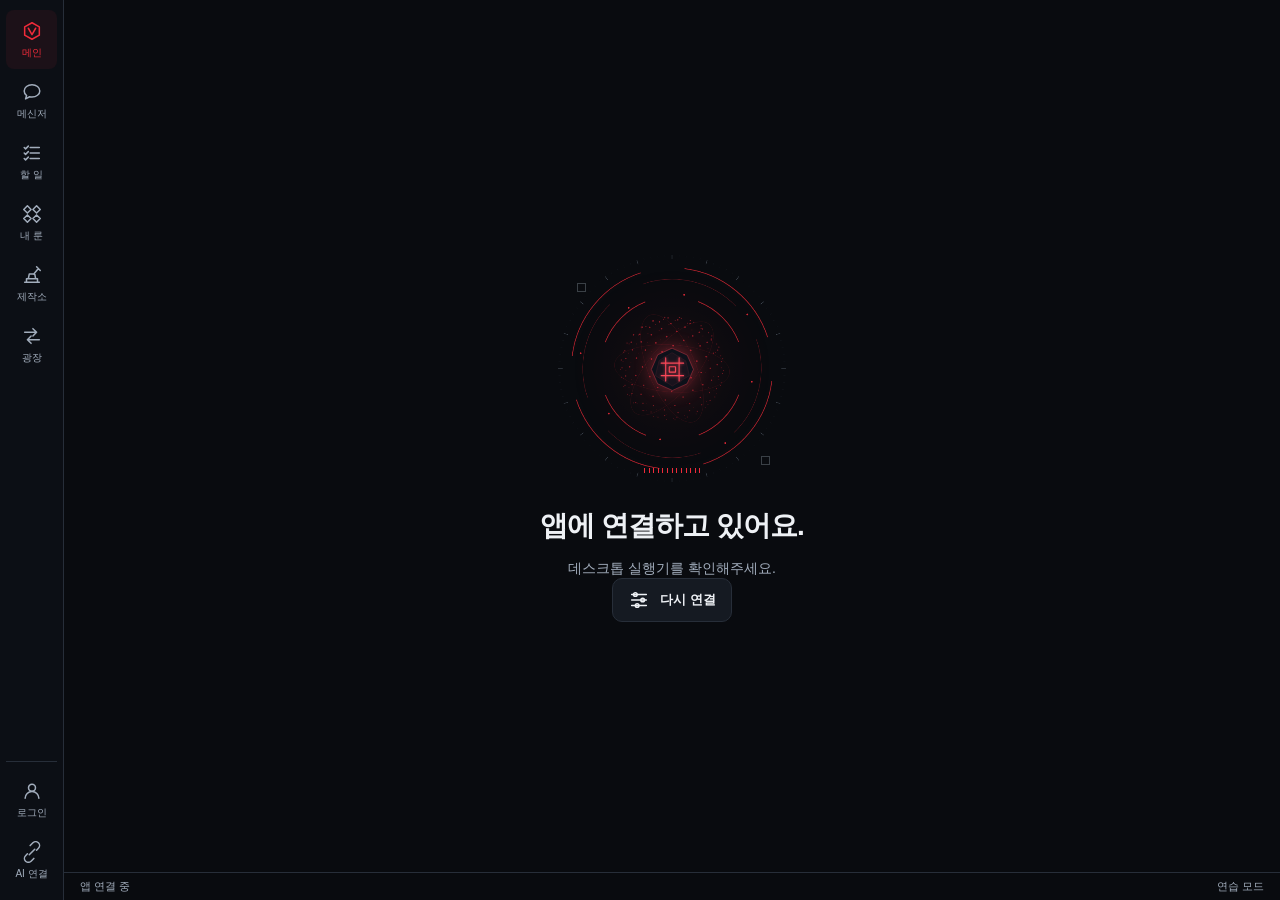
==== vader/desktop/assets/index.html @ be13c698 "VaderAI 0.1.36 — first public release of the desktop app (MIT)" ====
<!doctype html>
<html lang="ko">
<head><meta charset="utf-8"><meta name="viewport" content="width=device-width,initial-scale=1"><title>VaderAI</title><link rel="stylesheet" href="app.css"><link rel="stylesheet" href="task-runes.css"><link rel="stylesheet" href="desktop.css"><link rel="stylesheet" href="chat.css"><link rel="stylesheet" href="messenger.css"><link rel="stylesheet" href="vendor/xterm/xterm.css"><link rel="stylesheet" href="shell.css"></head>
<body>

<header><a class="brand" href="#core" aria-label="VaderAI 메인"><svg viewBox="0 0 32 32" aria-hidden="true"><path d="m16 3 12 7-12 7L4 10Z M4 16l12 7 12-7 M4 22l12 7 12-7"/></svg>VADER<span>AI</span></a><small id="appVersion" class="app-version"></small><div class="header-status"><span class="status-dot"></span><span id="headerStatus">대기 중</span></div><div class="header-tools"><span id="updateStatus" class="update-status" role="status" hidden></span></div></header>
<aside class="rail"><nav class="rail-pages" aria-label="주요 화면"></nav><div class="rail-tools"><button id="msgToggle" type="button" class="rail-tool" aria-expanded="false" aria-controls="messenger" title="친구와 1:1 대화"><span class="rail-icon" data-icon="chat"></span><span class="rail-label">메신저</span><span id="msgBadge" class="msg-badge" hidden></span></button><button id="accountButton" type="button" class="rail-tool" title="웹 계정으로 이 PC 를 연결합니다"><span class="rail-icon" data-icon="user"></span><span class="rail-label">로그인</span></button><button id="aiButton" type="button" class="rail-tool" title="쓸 AI 를 연결하고 기본 AI 를 고릅니다"><span class="rail-icon" data-icon="link"></span><span class="rail-label">AI 연결</span></button></div></aside>
<main id="main" tabindex="-1"></main>
<aside id="chat" class="chat" aria-label="대화" hidden><div class="chat-head"><span class="chat-avatar" aria-hidden="true"><svg viewBox="0 0 32 32"><path d="m16 3 12 7-12 7L4 10Z M4 16l12 7 12-7 M4 22l12 7 12-7"/></svg></span><div class="chat-who"><h2>VaderAI</h2><p id="chatState">화면 사용법을 물어보세요</p></div><button id="chatForget" type="button" class="text-button">대화 지우기</button><button id="chatClose" type="button" class="icon-button" aria-label="대화 닫기"></button></div><div id="chatStream" class="chat-stream" role="log" tabindex="0" aria-label="대화 내용"></div><form id="chatForm" class="chat-compose"><div id="chatGate" class="chat-gate" hidden></div><div class="chat-box"><textarea id="chatInput" rows="2" maxlength="2000" placeholder="무엇이든 사용법을 물어보세요" aria-label="보낼 말" aria-describedby="chatNote"></textarea><button id="chatSend" class="button primary" type="submit">보내기</button></div><p id="chatNote" class="chat-note">Enter 보내기 · Shift+Enter 줄바꿈 · 보낸 말은 연결한 AI 서비스로 갑니다. 환자·거래처 정보는 적지 마세요.</p></form></aside>
<aside id="messenger" class="chat messenger" aria-label="메신저" hidden><div class="chat-head"><button id="msgBack" type="button" class="icon-button" aria-label="친구 목록으로" hidden></button><span id="msgAvatar" class="chat-avatar friend" aria-hidden="true"></span><div class="chat-who"><h2 id="msgTitle">메신저</h2><p id="msgState"></p></div><span id="msgMore" class="msg-more" hidden><button type="button" class="text-button" data-m="remove">친구 끊기</button><button type="button" class="text-button" data-m="block">차단</button></span><button id="msgClose" type="button" class="icon-button" aria-label="메신저 닫기"></button></div><div id="msgStream" class="chat-stream" tabindex="0" aria-label="메신저"></div><form id="msgForm" class="chat-compose" hidden><div class="chat-box"><textarea id="msgInput" rows="2" maxlength="2000" placeholder="메시지" aria-label="보낼 메시지" aria-describedby="msgNote"></textarea><button id="msgSend" class="button primary" type="submit">보내기</button></div><p id="msgNote" class="chat-note">Enter 보내기 · Shift+Enter 줄바꿈 · 두 PC 사이에서만 풀리게 암호화돼요. 환자 정보는 보내지 마세요.</p></form></aside>
<footer><span id="connectionStatus">앱 연결 중</span><span id="modeStatus">연습 모드</span></footer>
<div id="agent" class="agent" aria-label="에이전트 상태 시각화"><canvas width="640" height="640" aria-hidden="true"></canvas><div class="agent-mark" aria-hidden="true"><svg viewBox="0 0 64 64"><path d="m32 10 19 11v22L32 54 13 43V21Z"/><path d="m21 27 11 19 11-19M25 27l7 12 7-12"/></svg></div><div class="agent-cross cross-a"></div><div class="agent-cross cross-b"></div><div class="wave" aria-hidden="true"></div></div>
<div id="toast" role="status" aria-live="polite"></div>
<div id="announcer" class="sr-only" role="status" aria-live="polite" aria-atomic="true"></div>
<dialog id="settingsDialog" aria-labelledby="settingsTitle"></dialog><dialog id="screenDialog" aria-labelledby="screenTitle"><div class="dialog-heading"><h2 id="screenTitle">화면 조작 승인</h2></div><p class="dialog-copy">AI 가 아래 조작 하나를 보내려 해요. 맞을 때만 승인하세요. 승인하면 한 번만 보내요.</p><dl class="screen-ask"><dt>앱</dt><dd data-f="app"></dd><dt>대상</dt><dd data-f="label"></dd><dt>동작</dt><dd data-f="action"></dd><dt data-p>계획</dt><dd data-p data-f="plan"></dd><dt data-v>넣을 값 (AI 가 정함)</dt><dd data-v data-f="value"></dd></dl><p class="dialog-copy" data-f="left"></p><div class="actions"><button type="button" class="button primary" id="screenApprove">승인</button><button type="button" class="button ghost" id="screenReject" autofocus>거절</button></div></dialog><dialog id="planDialog" aria-labelledby="planTitle"><div class="dialog-heading"><h2 id="planTitle">화면 묶음 계획 승인</h2></div><p class="dialog-copy">AI 가 아래 순서대로 조작하려 해요. 승인하면 정한 시간 동안 이 순서만 진행해요. "다시 확인" 단계는 그때 카드가 한 번 더 떠요. 한 단계라도 안 되면 거기서 멈춰요.</p><p class="dialog-copy" data-f="app"></p><ol class="plan-steps"></ol><p class="dialog-copy" data-f="left"></p><div class="actions"><button type="button" class="button primary" id="planApprove">승인</button><button type="button" class="button ghost" id="planReject" autofocus>거절</button></div></dialog><div id="planBar" class="plan-bar" role="status" hidden><span data-f="text"></span><button type="button" class="button ghost" id="planStop">중단</button></div><script src="vendor/xterm/xterm.js"></script><script src="vendor/xterm/addon-fit.js"></script><script src="icons.js"></script><script src="live-logs.js"></script><script src="app.js"></script><script src="messenger.js"></script><script src="visuals.js"></script></body></html>
---- vader/desktop/assets/app.css ----
:root{color-scheme:dark;--bg:#090b0f;--surface:#11151c;--line:#272e39;--muted:#a2adbc;--text:#eef1f5;--red:#f02b3a;--amber:#ffb35d;--green:#74dfbb;--ease:cubic-bezier(.16,1,.3,1)}
*{box-sizing:border-box}body{margin:0;background:var(--bg);color:var(--text);font-family:"Segoe UI","Malgun Gothic",sans-serif;font-size:15px}button,input,select{font:inherit}button,a,input,select,summary{-webkit-tap-highlight-color:transparent}button{cursor:pointer;color:inherit}button:disabled{cursor:not-allowed;opacity:.4}button,a{touch-action:manipulation}a{color:inherit;text-decoration:none}button:focus-visible,a:focus-visible,input:focus-visible,select:focus-visible,summary:focus-visible{outline:2px solid var(--amber);outline-offset:5px}::selection{background:#a62132;color:white}::-webkit-scrollbar{width:6px}::-webkit-scrollbar-thumb{background:#465363}input{caret-color:var(--red)}svg{width:22px;height:22px;fill:none;stroke:currentColor;stroke-width:1.65;stroke-linecap:round;stroke-linejoin:round;flex-shrink:0}
header{height:76px;display:flex;align-items:center;justify-content:space-between;padding:0 36px;border-bottom:1px solid var(--line);position:relative;z-index:3;background:var(--bg)}.brand{font-size:22px;font-weight:750;display:flex;align-items:center;letter-spacing:.015em}.brand svg{width:29px;height:29px;margin-right:13px;color:var(--red)}.brand span{color:var(--red)}.header-status{display:flex;align-items:center;gap:9px;font-size:13px;color:var(--muted)}.status-dot{width:6px;height:6px;border-radius:50%;background:var(--red)}.header-tools{display:flex;align-items:center;gap:24px}.update-status{font-size:12px;color:var(--muted);max-width:320px;text-align:right;line-height:1.4}.update-status.ready{color:var(--green)}.update-status.failed{color:var(--amber)}.sample-label{font-size:11px;letter-spacing:.05em;color:var(--muted)}.icon-button{width:40px;height:40px;display:inline-flex;align-items:center;justify-content:center;background:transparent;border:1px solid var(--line);border-radius:4px}.icon-button:hover{background:#202631;border-color:#687386}.rail{position:absolute;top:76px;left:0;bottom:48px;width:92px;border-right:1px solid var(--line);padding:24px 12px;display:flex;flex-direction:column;gap:15px}.rail a{display:flex;flex-direction:column;align-items:center;gap:9px;padding:17px 0;color:var(--muted);font-size:11px;border-radius:6px;transition:background .2s,color .2s}.rail a.active{color:var(--red);background:#f02b3a0d}.rail a:hover{color:white;background:#ffffff08}.rail svg{width:23px;height:23px}
main{margin-left:92px;padding:38px 5.5vw 32px;min-height:calc(100vh - 124px);position:relative;overflow:hidden}footer{height:48px;border-top:1px solid var(--line);display:flex;align-items:center;justify-content:space-between;padding:0 36px 0 120px;color:var(--muted);font-size:11px}h1,h2,h3,p{margin:0}h1{font-size:clamp(30px,3.3vw,48px);line-height:1.3;letter-spacing:-.035em;font-weight:600}h2{font-size:24px;font-weight:600;letter-spacing:-.02em}h3{font-size:17px;font-weight:600}.muted{color:var(--muted)}.small{font-size:12px}.lead{font-size:16px;color:var(--muted);margin-top:18px}.page-top{display:flex;align-items:center;justify-content:space-between;gap:20px;margin-bottom:32px}.page-top h1{font-size:32px}.actions{display:flex;align-items:center;gap:12px;flex-wrap:wrap}.button{display:inline-flex;align-items:center;justify-content:center;gap:10px;padding:14px 21px;border:1px solid var(--line);border-radius:4px;background:#151a22;font-weight:600;font-size:14px;white-space:nowrap;transition:background .18s,transform .18s}.button:hover:not(:disabled){background:#242c37;transform:translateY(-1px)}.button.primary{background:#d91b2c;border-color:#d91b2c;color:white}.button.primary:hover{background:#bf1524;border-color:#bf1524}.button.ghost{background:none;color:var(--muted)}.button.ghost:hover{color:white}.pill{font-size:11px;padding:5px 9px;border:1px solid var(--line);border-radius:3px;color:var(--muted)}.select{padding:10px 36px 10px 13px;color:var(--text);border:1px solid var(--line);border-radius:4px;background:var(--surface)}.scene{animation:scene-in .36s var(--ease)}@keyframes scene-in{from{opacity:.45;transform:translateY(9px)}to{opacity:1;transform:none}}
.core-layout{display:grid;grid-template-columns:1fr 1.13fr;min-height:430px;align-items:center;gap:30px}.core-copy{padding-bottom:15px}.core-copy .actions{margin-top:30px}.task-switch{display:flex;gap:8px;margin-top:38px}.task-switch button{display:flex;align-items:center;gap:8px;padding:11px 15px;background:none;border:1px solid var(--line);border-radius:4px;color:var(--muted);font-size:13px}.task-switch button.selected{border-color:#a13743;background:#f02b3a0c;color:white}.task-switch svg{width:18px;height:18px}.core-agent{height:420px;position:relative;display:flex;align-items:center;justify-content:center}.agent-caption{text-align:center;position:absolute;bottom:0;left:0;right:0;font-size:13px;color:var(--muted)}.agent{height:420px;width:420px;position:relative;flex-shrink:0;--energy:var(--red);isolation:isolate}.agent canvas{width:100%;height:100%;display:block}.agent-mark{position:absolute;left:42%;top:40%;width:16%;height:16%;color:var(--energy);filter:drop-shadow(0 0 9px #f02b3a66);animation:breathe 3.8s ease-in-out infinite}.agent-mark svg{width:100%;height:100%;stroke-width:1.4}.agent-cross{position:absolute;width:9px;height:9px;border:1px solid #76818b;opacity:.45}.cross-a{top:17%;left:16%}.cross-b{right:15%;bottom:18%}.wave{position:absolute;bottom:13%;left:40%;right:40%;height:16px;display:flex;align-items:center;justify-content:center;gap:4px}.wave i{display:block;width:2px;height:5px;background:var(--energy);animation:wave 1.3s ease-in-out infinite;animation-delay:calc(var(--n)*-.13s)}.agent[data-state="running"] .wave i{animation-duration:.55s}.agent[data-state="confirm"],.agent[data-state="stopped"]{--energy:var(--amber)}.agent[data-state="complete"]{--energy:var(--green)}@keyframes breathe{50%{opacity:.5;transform:scale(.92)}}@keyframes wave{50%{transform:scaleY(3)}}.motion-paused .agent *,.motion-paused .agent:before{animation-play-state:paused!important}
.handoff{display:flex;align-items:center;justify-content:space-between;gap:20px;border:1px dashed #424a58;border-radius:7px;padding:25px 28px;margin-top:12px;background:#10131a;transition:border-color .2s,background .2s}.handoff.dragging{border-color:var(--red);background:#261018}.file-identity{display:flex;align-items:center;gap:18px;min-width:0}.file-identity>svg{width:32px;height:32px;color:var(--red)}.file-identity p{font-size:12px;color:var(--muted);margin-top:7px}.file-identity h3{overflow-wrap:anywhere}.file-action{display:flex;gap:12px;flex-shrink:0}.note{margin-top:15px;font-size:12px;color:var(--muted);display:flex;align-items:center;gap:7px}.note svg{width:14px;height:14px}.settings{margin-top:20px;font-size:13px;color:var(--muted)}summary{cursor:pointer;width:max-content;max-width:100%;display:flex;align-items:center;gap:8px;list-style:none}summary::-webkit-details-marker{display:none}summary svg{width:16px;height:16px}.settings-fields{display:flex;gap:24px;padding:20px 0 0;flex-wrap:wrap}.settings label{display:grid;gap:8px}.settings input{width:155px;background:var(--surface);border:1px solid var(--line);padding:9px;color:var(--text);border-radius:4px}
.slots{display:flex;align-items:center;gap:10px;padding:20px 0 30px;border-bottom:1px solid var(--line);margin-bottom:28px}.slot{display:flex;flex-direction:column;align-items:center;gap:12px;min-width:85px;font-size:11px;color:var(--muted)}.slot-symbol{width:48px;height:54px;display:flex;align-items:center;justify-content:center;clip-path:polygon(25% 0,75% 0,100% 25%,100% 75%,75% 100%,25% 100%,0 75%,0 25%);background:#3b1821;color:#ff6572;position:relative}.slot-symbol:before{content:"";position:absolute;inset:1px;background:#15131b;clip-path:inherit;z-index:-1}.slot.empty{opacity:.4}.slot-link{height:1px;width:38px;background:#3c2630;position:relative}.slot-link:after{content:"";position:absolute;width:10px;height:1px;background:var(--red);animation:flow 3s linear infinite}@keyframes flow{from{transform:translateX(0);opacity:0}30%{opacity:1}to{transform:translateX(28px);opacity:0}}.motion-paused .slot-link:after{animation-play-state:paused}
.rune-layout{display:grid;grid-template-columns:minmax(0,1.25fr) minmax(280px,.85fr);gap:52px}.rune-library-head{display:flex;justify-content:space-between;align-items:center;margin-bottom:18px}.rune-library-head h2{font-size:18px}.search-box{display:flex;align-items:center;border-bottom:1px solid var(--line);padding-bottom:6px;gap:8px}.search-box svg{width:16px;height:16px;color:var(--muted)}.search-box input{background:none;border:0;color:white;width:115px;outline:none;font-size:12px}.rune-grid{display:grid;grid-template-columns:repeat(3,1fr);gap:12px}.rune-tile{position:relative;overflow:hidden;background:#10141b;border:1px solid var(--line);border-radius:5px;min-height:139px;display:flex;flex-direction:column;align-items:flex-start;padding:19px;gap:17px;transition:border-color .2s,background .2s}.rune-tile svg{width:28px;height:28px;color:#b8c1cc}.rune-tile strong{font-size:14px;font-weight:500}.rune-tile small{font-size:10px;color:var(--muted)}.rune-tile .equipped-dot{position:absolute;right:15px;top:16px;width:5px;height:5px;border-radius:50%;background:var(--red)}.rune-tile.selected{border-color:#a33744;background:#201219}.rune-tile.selected svg{color:#ff6270}.rune-tile:after{content:"";position:absolute;inset:0;background:linear-gradient(110deg,transparent 25%,#ffffff07 48%,transparent 70%);transform:translateX(-110%);transition:transform .5s}.rune-tile:hover:after{transform:translateX(110%)}.rune-tile:hover{border-color:#778294}.rune-detail{position:relative;border-left:1px solid var(--line);padding-left:42px}.mini-agent{height:155px;display:flex;align-items:center;justify-content:center;margin-top:-28px;margin-bottom:8px;overflow:hidden}.mini-agent .agent{width:220px;height:220px}.rune-detail h2{margin:9px 0 11px}.rune-detail p{font-size:14px;color:var(--muted);line-height:1.6}.rune-detail .detail-kind{font-size:11px;color:var(--red)}.toggle-row{margin:25px 0;display:flex;justify-content:space-between;align-items:center;font-size:13px}.toggle{width:40px;height:22px;padding:3px;background:#303947;border:0;border-radius:12px}.toggle[aria-checked=true]{background:#d32639}.toggle span{display:block;height:16px;width:16px;border-radius:50%;background:white;transition:transform .2s}.toggle[aria-checked=true] span{transform:translateX(18px)}.rune-bottom{margin-top:25px;display:flex;justify-content:space-between;align-items:center;gap:15px}.rune-bottom .button{padding:12px 15px}.rune-bottom .button svg{width:17px}.empty{padding:40px 5px;color:var(--muted);font-size:14px}
.run-layout{display:grid;grid-template-columns:1fr 1fr;align-items:center;gap:44px;min-height:430px}.run-core{display:flex;justify-content:center}.run-copy h1{font-size:35px;margin:17px 0}.run-copy .run-count{font-size:55px;font-weight:300;letter-spacing:-.04em;font-variant-numeric:tabular-nums}.run-count small{font-size:20px;color:var(--muted);margin-left:10px}.progress{height:3px;background:var(--line);margin:22px 0}.progress>span{display:block;height:100%;width:100%;background:var(--red);transform-origin:left;transition:transform .4s}.pipeline{display:flex;align-items:center;gap:10px;margin:22px 0 30px;color:var(--muted);font-size:11px}.pipeline svg{width:17px}.pipeline .active{color:var(--red)}.pipeline>span{display:flex;gap:6px;align-items:center}.pipeline>b{width:20px;height:1px;background:var(--line)}.run-copy .actions{margin-top:25px}.confirmation{padding:22px 25px;border:1px solid #8a592a;border-radius:5px;background:#20180f;display:flex;align-items:center;justify-content:space-between;gap:20px;flex-wrap:wrap}.confirmation h3{color:var(--amber);margin-bottom:8px}.confirmation p{font-size:13px;color:#d3c4b5}.candidate-options{display:flex;gap:10px}.candidate-options label{display:flex;align-items:center;gap:9px;border:1px solid #62503d;padding:12px;border-radius:3px;font-size:13px;cursor:pointer}.candidate-options input{accent-color:var(--amber)}.scenario{margin-top:25px;display:flex;gap:15px;font-size:11px;color:var(--muted)}.scenario button{padding:0;background:none;border:0;color:var(--muted);font-size:11px;text-decoration:underline;text-underline-offset:4px}.scenario button:hover{color:white}
.result-layout{text-align:center;max-width:720px;margin:auto}.result-agent{height:250px;display:flex;justify-content:center;align-items:center;overflow:hidden}.result-agent .agent{width:320px;height:320px}.result-layout h1{font-size:36px;margin:8px 0 15px}.result-layout .lead{margin-top:0}.result-stats{display:flex;justify-content:center;gap:70px;margin:34px 0}.result-stats strong{display:block;font-size:36px;font-weight:400;font-variant-numeric:tabular-nums}.result-stats span{font-size:12px;color:var(--muted)}.result-layout .actions{justify-content:center}.result-layout .note{justify-content:center;margin-top:24px}.result-layout details{text-align:left;margin-top:30px;border-top:1px solid var(--line);padding-top:20px;font-size:13px;color:var(--muted)}.result-layout details p{padding-top:14px;line-height:1.7}
#toast{position:fixed;bottom:68px;left:50%;transform:translate(-50%,15px);opacity:0;pointer-events:none;background:#263140;border:1px solid #526074;color:white;padding:13px 20px;border-radius:5px;font-size:13px;z-index:20;transition:opacity .2s,transform .2s;max-width:90vw}#toast.show{opacity:1;transform:translate(-50%,0)}
@media(min-width:1600px){main{padding-left:8vw;padding-right:8vw}.core-layout{min-height:510px}.core-agent{height:490px}.core-agent .agent{width:490px;height:490px}}
@media(max-width:1100px){main{padding:30px}.rail{width:76px}main{margin-left:76px}.core-layout{gap:0}.core-agent,.agent{width:340px;height:340px}.core-layout{min-height:370px}.rune-layout{gap:24px}.rune-detail{padding-left:24px}.rune-tile{padding:15px}.slots{gap:4px}.slot{min-width:70px}.slot-link{width:25px}.run-layout{gap:15px}.run-core .agent{width:340px;height:340px}.handoff{padding:20px}.file-action{gap:8px}.button{padding:12px 15px}}
@media(max-width:760px){header{height:64px;padding:0 18px}.brand{font-size:18px}.brand svg{width:24px;margin-right:9px}.header-status{display:none}.header-tools{gap:10px}.sample-label{font-size:10px}.rail{position:fixed;top:auto;bottom:0;left:0;right:0;width:auto;height:70px;background:#0c0f15;z-index:8;flex-direction:row;border-right:0;border-top:1px solid var(--line);padding:4px 12px;gap:0;justify-content:space-around}.rail a{padding:8px 20px;gap:5px;font-size:10px}.rail svg{width:20px;height:20px}main{margin:0;padding:26px 23px;min-height:calc(100vh - 164px);overflow:visible}footer{height:auto;padding:18px 23px 90px;font-size:10px;gap:12px}.core-layout{display:flex;flex-direction:column-reverse;gap:15px;min-height:0}.core-agent{width:100%;height:245px}.core-agent .agent{width:290px;height:290px}.agent-caption{bottom:-2px;font-size:12px}.core-copy{text-align:center;width:100%;padding:16px 0 0}h1{font-size:31px}.lead{font-size:13px;margin-top:12px}.task-switch{justify-content:center;margin-top:23px}.core-copy .actions{justify-content:center;margin-top:20px}.handoff{flex-direction:column;align-items:stretch;padding:20px;margin-top:26px}.file-action{margin-top:6px;justify-content:flex-end;flex-wrap:wrap}.file-identity h3{font-size:15px}.note{font-size:11px;line-height:1.6}.page-top{align-items:flex-start;margin-bottom:20px;gap:10px}.page-top h1{font-size:27px}.page-top .select{max-width:155px;font-size:12px}.slots{overflow:auto;gap:4px;padding-bottom:20px}.slot{min-width:58px;font-size:9px}.slot-symbol{width:39px;height:44px}.slot-link{min-width:13px}.rune-layout{display:block}.rune-grid{gap:8px}.rune-tile{min-height:122px;padding:13px;gap:13px}.rune-tile strong{font-size:12px}.rune-detail{margin-top:28px;border-left:0;border-top:1px solid var(--line);padding:20px 0 0}.mini-agent{float:right;width:135px;height:140px;margin:0}.mini-agent .agent{width:180px;height:180px}.rune-detail h2{font-size:22px}.toggle-row{max-width:210px;margin:22px 0}.rune-bottom{flex-wrap:wrap;gap:22px}.rune-bottom>.button{width:100%}.rune-bottom .actions{width:100%;justify-content:space-between}.rune-bottom .button{font-size:12px}.run-layout{display:flex;flex-direction:column;gap:0;min-height:0}.run-core{height:245px;align-items:center}.run-core .agent{width:290px;height:290px}.run-copy{width:100%;text-align:center}.run-copy h1{font-size:28px;margin:12px 0}.run-copy .run-count{font-size:42px}.run-copy .actions,.pipeline{justify-content:center}.confirmation{margin-top:26px;padding:20px;display:block}.candidate-options{margin:18px 0;flex-wrap:wrap}.confirmation>.button{width:100%}.scenario{justify-content:center;flex-wrap:wrap}.result-agent{height:230px}.result-layout h1{font-size:30px}.result-stats{gap:50px}.result-layout .lead{line-height:1.7}.result-layout .note{line-height:1.7}}
@media(prefers-reduced-motion:reduce){.scene{animation:none}.agent *,.slot-link:after{animation:none!important}*,*:before,*:after{scroll-behavior:auto!important;transition-duration:.01ms!important}}
:where([hidden]){display:none!important}
:root .pill{white-space:nowrap;flex-shrink:0}
.sr-only{position:absolute;width:1px;height:1px;overflow:hidden;clip-path:inset(50%);white-space:nowrap}
.agent[data-state="paused"]{--energy:#a2adbc}
.agent[data-state="paused"] .wave i{animation-duration:3s}
@media(max-width:760px){.page-top .note{flex-wrap:wrap}}
---- vader/desktop/assets/task-runes.css ----
/* Task runes: one complete workflow per sigil. */
.nexus-scene{max-width:1050px;margin:auto;text-align:center}
.nexus-title h1{font-size:25px;letter-spacing:.06em;font-weight:500}
.nexus-title p{font-size:13px;color:var(--muted);margin-top:9px}
.nexus{width:min(470px,100%);height:440px;margin:-8px auto 0;position:relative;cursor:pointer;border-radius:50%;isolation:isolate;transition:filter .3s}
.nexus-agent{position:absolute;inset:0;display:flex;align-items:center;justify-content:center;pointer-events:none}
.nexus-agent .agent{width:470px;height:470px}
.nexus-field{position:absolute;inset:14%;border-radius:50%;background:radial-gradient(circle,#f02b3a09,transparent 68%);transition:background .25s,box-shadow .25s}
.nexus:hover .nexus-field,.nexus.dragging .nexus-field{background:radial-gradient(circle,#f02b3a25,transparent 70%);box-shadow:0 0 85px #f02b3a18}
.nexus.dragging{filter:brightness(1.7)}
.nexus.dragging .agent-mark{transform:scale(1.18)}
.nexus-hint{position:absolute;bottom:10px;left:0;right:0;display:flex;align-items:center;justify-content:center;gap:7px;color:var(--muted);font-size:11px;opacity:.65;transition:opacity .2s}
.nexus-hint svg{width:14px;height:14px}
.nexus:hover .nexus-hint{opacity:1;color:white}
.rune-sigil{display:block;position:relative;width:62px;height:62px;isolation:isolate;transition:transform .35s var(--ease),filter .35s;flex-shrink:0;color:var(--rune)}
.rune-sigil>svg{width:100%;height:100%;overflow:visible;position:relative;z-index:2;stroke-linejoin:bevel;stroke-linecap:square}
.sigil-frame{stroke:var(--rune);stroke-width:.8;fill:#0d111a}
.sigil-inner{stroke:var(--rune);stroke-width:.45;opacity:.5;fill:rgba(var(--rune-rgb),.1)}
.sigil-stroke{stroke:var(--rune);stroke-width:2.5;filter:drop-shadow(0 0 3px rgba(var(--rune-rgb),.7))}
.sigil-ring{position:absolute;inset:-7px;border:1px solid rgba(var(--rune-rgb),.22);border-radius:50%;border-top-color:var(--rune);border-bottom-color:var(--rune);animation:rune-spin 18s linear infinite}
.sigil-spark{position:absolute;inset:-15px;background:radial-gradient(ellipse,rgba(var(--rune-rgb),.17),transparent 65%);animation:rune-breath 3s ease-in-out infinite;z-index:0}
.tree-rune:hover .rune-sigil{transform:translateY(-3px) scale(1.08);filter:brightness(1.4)}
.text-button{display:flex;align-items:center;gap:7px;border:0;background:none;color:var(--muted);font-size:12px;padding:8px}
.text-button:hover{color:white}
.text-button svg{width:15px;height:15px}
.grimoire{position:relative;display:grid;grid-template-columns:36% 64%;min-height:650px;isolation:isolate;max-width:1350px;margin:auto}
.rune-atmosphere{position:absolute;z-index:-1;inset:-35px -4vw -32px;background:radial-gradient(ellipse at 72% 30%,rgba(var(--rune-rgb),.12),transparent 52%),linear-gradient(150deg,transparent 30%,#17233326 60%,transparent);pointer-events:none;transition:background .5s}
.rune-left{padding:22px 25px 30px 0;display:flex;flex-direction:column}
.rune-left h1{font-size:29px}
.rune-intro{margin-top:13px;font-size:13px;color:var(--muted)}
.rune-tree{position:relative;margin:50px 0 40px;display:flex;flex-direction:column;gap:32px}
.rune-tree:before{content:"";position:absolute;left:38px;top:40px;bottom:40px;width:1px;background:linear-gradient(var(--red),#8c91ff);opacity:.45}
.tree-rune{display:flex;align-items:center;gap:24px;position:relative;background:none;border:0;padding:14px 0;text-align:left;color:var(--muted);min-height:105px}
.tree-rune .rune-sigil{width:76px;height:76px}
.tree-copy{display:flex;flex-direction:column;gap:12px}
.tree-copy strong{font-size:18px;font-weight:500}
.tree-copy small{font-size:12px;line-height:1.5}
.tree-rune:not(.selected) .rune-sigil{opacity:.6;filter:saturate(.4)}
.tree-rune.selected .tree-copy strong{color:var(--rune)}
.tree-rune.selected .tree-copy small{color:#d0d7e0}
.tree-check{width:30px;height:30px;flex-shrink:0;margin-right:16px;display:grid;place-items:center;padding:0;background:none;border:1px solid rgba(var(--rune-rgb),.55);border-radius:5px;color:var(--rune);transition:border-color .2s,background .2s,transform .2s var(--ease)}
.tree-check:hover{border-color:var(--rune);background:rgba(var(--rune-rgb),.1)}
.tree-check:active{transform:scale(.9)}
.tree-check[aria-checked=false]{border-color:#4a5462}
.tree-check svg{width:17px;height:17px}
.rune-count{margin-top:auto;color:var(--muted);font-size:11px;display:flex;align-items:center;gap:16px}
.rune-count b{font-size:17px;font-weight:400;color:white}
.rune-showcase{position:relative;display:flex;flex-direction:column;align-items:center;padding:0 28px;border-left:1px solid #ffffff09}
.rune-relic{position:relative;width:360px;height:355px;isolation:isolate;margin:-10px 0 18px}
.relic-aura{position:absolute;inset:0 -20%;background:radial-gradient(ellipse,rgba(var(--rune-rgb),.2),transparent 62%);animation:rune-breath 4s ease-in-out infinite}
.relic-stone{position:absolute;clip-path:polygon(50% 0,82% 17%,96% 45%,83% 88%,50% 100%,15% 88%,4% 45%,17% 17%);background:linear-gradient(115deg,#465362,#1b222c 34%,#303c49 35%,#121922 60%,#3b4652 61%,#161e27 84%);border:1px solid #8991a1}
.stone-back{inset:18px 81px 21px;transform:rotate(9deg);opacity:.65}
.stone-front{inset:31px 96px 12px;box-shadow:inset 0 0 40px #000}
.stone-front:after{content:"";position:absolute;inset:17px;clip-path:inherit;background:linear-gradient(130deg,#506176,#101721 37%,#232f3d 66%,#546074)}
.rune-relic .large{width:135px;height:135px;position:absolute;left:112px;top:107px;filter:drop-shadow(0 0 22px rgba(var(--rune-rgb),.45));animation:relic-hover 5s ease-in-out infinite}
.rune-relic .large .sigil-ring{inset:-15px;border-style:dashed;border-top-style:solid;border-bottom-style:solid}
.relic-orbit{position:absolute;left:36px;top:105px;width:290px;height:125px;border:1px solid rgba(var(--rune-rgb),.22);border-radius:50%;transform:rotate(-25deg)}
.orbit-two{transform:rotate(60deg);border-style:dashed}
.relic-floor{position:absolute;bottom:0;left:40px;right:40px;height:20px;background:radial-gradient(ellipse,rgba(var(--rune-rgb),.2),transparent 65%);filter:blur(6px)}
.ember{position:absolute;width:3px;height:3px;background:var(--rune);border-radius:50%;animation:ember-rise 5s ease-in infinite}
.e1{left:75px;bottom:70px}.e2{right:60px;bottom:140px;animation-delay:-2s}.e3{left:125px;bottom:40px;animation-delay:-3.5s}.e4{right:115px;bottom:70px;animation-delay:-1s}
.rune-description{max-width:445px;width:100%;text-align:center}
.rune-description h2{font-size:31px;letter-spacing:.01em;margin-bottom:18px}
.rune-description>p{font-size:14px;line-height:1.9;color:#b9c4d0;max-width:370px;margin:auto}
.rune-stages{display:flex;justify-content:center;gap:18px;font-size:11px;color:var(--muted);margin-bottom:26px}
.rune-stages span+span:before{content:"";display:inline-block;vertical-align:middle;width:3px;height:3px;border-radius:50%;background:var(--rune);margin-right:18px}
.rune-description .primary{background:rgba(var(--rune-rgb),.13);border-color:rgba(var(--rune-rgb),.6);color:white;padding:13px 26px}
.rune-description .primary:hover{background:rgba(var(--rune-rgb),.25)}
/* 코어 — 업로드 원을 중심으로 룬이 궤도를 돈다 (2026-10-20).
   --turn 을 등록해야 그 값이 변하는 동안의 각도가 그려진다. 모든 룬이 같은 값을 물려받아 함께 돈다.
   궤도는 원보다 커서 위쪽 룬은 원 위로, 앞 룬은 원 아래로 온다 — 둘이어도 겹치지 않는다. */
@property --turn{syntax:'<number>';inherits:true;initial-value:0}
.core-stage{--core-size:320px;--pad:calc(var(--core-size)*.42 + 60px);--cy:calc(var(--pad) + var(--core-size)/2);position:relative;isolation:isolate;width:min(780px,100%);margin:0 auto;padding:var(--pad) 0 calc(var(--core-size)*.31 + 100px);touch-action:pan-y}
.core-stage.spins{cursor:grab;user-select:none}
.core-stage.turning,.core-stage.turning .nexus{cursor:grabbing}
.core-stage .nexus{margin:0 auto}
.orbit{position:absolute;inset:0;pointer-events:none}
.orbit:after{content:"";position:absolute;left:50%;top:calc(var(--cy) + var(--core-size)*.81 + 34px);width:150px;height:26px;transform:translateX(-50%);border-radius:50%;background:radial-gradient(ellipse,rgba(var(--rune-rgb),.42),transparent 70%);filter:blur(7px);transition:background .6s}
/* 룬 그래프 — 자리·크기·깊이는 app.js placeGraph 가 매 프레임 정한다. 원(z 2) 앞의 노드는 3, 뒤는 1 */
.core-stage .nexus{z-index:2}
.graph-links{position:absolute;inset:0;width:100%;height:100%;overflow:visible;pointer-events:none;z-index:1}
.graph-links line{stroke:rgba(var(--rune-rgb),1);stroke-width:1;stroke-dasharray:2 5;stroke-linecap:round}
.orbit-item{position:absolute;left:0;top:0;width:150px;margin:-41px 0 0 -75px;pointer-events:auto;display:flex;flex-direction:column;align-items:center;gap:12px;background:none;border:0;padding:10px 6px;color:var(--muted);font-size:13px;line-height:1.35;transform-origin:50% 41px}
.orbit-item>span:last-child{max-width:140px;word-break:keep-all;overflow-wrap:anywhere}
.orbit-item .rune-sigil{width:62px;height:62px;transition:transform 1.4s cubic-bezier(.35,.05,.1,1),filter 1.4s}
.orbit-item.front{color:var(--text)}
.orbit-item.front .rune-sigil{transform:scale(1.25);filter:drop-shadow(0 12px 16px rgba(var(--rune-rgb),.32))}
.orbit-item:not(.front):hover{opacity:.95}
.turning .orbit-item{cursor:grabbing}
/* 내 룬 — 체크가 코어에 보일지 정한다. 끈 룬은 흐리게 (2026-10-20) */
.tree-row{display:flex;align-items:center;gap:8px;position:relative;transition:opacity .35s var(--ease),filter .35s}
.tree-row .tree-rune{flex:1;min-width:0}
.tree-row.off{opacity:.36;filter:grayscale(.9)}
.tree-row.off:hover,.tree-row.off:focus-within{opacity:.72}
@keyframes rune-spin{to{transform:rotate(360deg)}}@keyframes rune-breath{50%{opacity:.4;transform:scale(.92)}}@keyframes relic-hover{50%{transform:translateY(-7px)}}@keyframes ember-rise{0%{transform:translateY(0);opacity:0}20%{opacity:1}100%{transform:translateY(-160px);opacity:0}}
.motion-paused .sigil-ring,.motion-paused .sigil-spark,.motion-paused .relic-aura,.motion-paused .large,.motion-paused .ember{animation-play-state:paused}
@media(max-width:1100px){.grimoire{grid-template-columns:40% 60%}.tree-rune{gap:17px}.tree-copy strong{font-size:16px}.tree-rune .rune-sigil{width:62px;height:62px}.rune-tree:before{left:31px}.tree-check{padding-right:4px}.rune-showcase{padding:0 10px}.nexus-agent .agent{width:440px;height:440px}}
@media(max-width:760px){.nexus-title{margin-top:6px}.nexus-title h1{font-size:22px}.nexus{height:345px;margin-top:0}.nexus-agent .agent{width:365px;height:365px;max-width:110vw}.nexus-hint{bottom:0}.rune-sigil{width:55px;height:55px}.grimoire{display:flex;flex-direction:column;min-height:0}.rune-left{padding:0}.rune-left h1{font-size:27px}.rune-intro{margin-top:8px}.rune-tree{flex-direction:row;gap:23px;margin:28px 0 20px;justify-content:center}.rune-tree:before{left:40px;right:40px;top:30px;bottom:auto;width:auto;height:1px}.tree-rune{flex-direction:column;gap:14px;min-width:120px;padding:0;text-align:center}.tree-rune .rune-sigil{width:62px;height:62px}.tree-copy{gap:7px}.tree-copy strong{font-size:14px}.tree-copy small{display:none}.tree-check{margin-right:4px}.rune-count{display:none}.rune-showcase{border-left:0;border-top:1px solid var(--line);margin-top:8px;padding-top:12px}.rune-relic{transform:scale(.8);margin:-30px 0 -18px}.rune-description h2{font-size:27px}.rune-description>p{font-size:13px}.rune-description .primary{width:100%}.rune-description{padding-bottom:12px}.rune-atmosphere{inset:0 -20px}}
@media(prefers-reduced-motion:reduce){.sigil-ring,.sigil-spark,.relic-aura,.large,.ember{animation:none!important}.ember{opacity:.4}}
@media(max-width:760px){.rune-showcase{overflow:clip}.rune-atmosphere{inset:0}.nexus-scene{overflow:clip}}
.agent-mark[data-rune]{filter:drop-shadow(0 0 9px rgba(var(--rune-rgb),.4))}
---- vader/desktop/assets/desktop.css ----
.execution-options{display:flex;align-items:center;justify-content:center;gap:24px;margin-top:16px;font-size:14px;color:#c0cad6}
.execution-options label{display:flex;align-items:center;gap:8px}.execution-options input[type=number]{width:64px}
input,select{background:#111824;color:#e6ebf2;border:1px solid #435166;border-radius:4px;padding:9px;font:inherit;accent-color:#fa4859;min-width:0}
.mode-note{max-width:65ch;font-size:13px;color:#afbdce;text-align:center;margin:12px auto 0;overflow-wrap:anywhere}
.nexus-scene{padding-bottom:28px}
.run-copy,.rune-description,.tree-copy{min-width:0;overflow-wrap:anywhere}.run-copy h1{font-size:clamp(26px,3vw,42px)}
.request-panel{display:block}.request-panel h3{margin-bottom:16px}.request-panel input,.request-panel select{display:block;max-width:100%;width:420px;margin:8px 0 20px}
pre{white-space:pre-wrap;overflow-wrap:anywhere;text-align:left;max-height:260px;overflow:auto;font:13px/1.7 Consolas,'Malgun Gothic',monospace;color:#bccbdc}
.result-summary{text-align:left;max-width:640px;width:100%;margin:24px auto}.result-summary>div{display:flex;justify-content:space-between;gap:20px;padding:12px 0;border-bottom:1px solid #26313e}.result-summary dd{margin:0;overflow-wrap:anywhere}
.artifact-list,.history-list{display:flex;flex-wrap:wrap;justify-content:center;gap:12px;margin:24px 0}.artifact-list button{max-width:100%;overflow-wrap:anywhere}
.error-copy,#settingsError,#responseError,#dialogError{color:#ffab9f;overflow-wrap:anywhere}#dialogError{font-size:14px;margin:8px 0 0}#dialogError:empty{display:none}.result-layout details{width:100%;max-width:760px;margin-inline:auto}.scene details{overflow-wrap:anywhere}
dialog{background:#0d131e;color:#e6ebf2;border:1px solid #435166;border-radius:12px;max-width:min(600px,calc(100vw - 32px));width:580px;padding:28px;max-height:85vh;box-shadow:0 24px 70px #0009}
dialog::backdrop{background:#02050bce}.dialog-heading{display:flex;align-items:center;justify-content:space-between;gap:24px;margin-bottom:24px}.dialog-heading h2{font-size:24px}
.settings-field{margin-bottom:20px}.settings-field label{display:block;margin-bottom:8px;font-size:14px}.settings-field>div{display:flex;gap:10px}.settings-field input,.settings-field select{flex:1;width:100%}
.indeterminate span{animation:progress-wait 1.8s ease-in-out infinite;transform-origin:center}@keyframes progress-wait{from{translate:-50%}to{translate:350%}}
.motion-paused .indeterminate span{animation:none}.nexus[aria-disabled=true]{opacity:.6;cursor:wait}
button:disabled{opacity:.45;cursor:not-allowed}.rune-tree{max-height:58vh;overflow:auto}
@media(max-width:760px){.execution-options{gap:12px;flex-wrap:wrap}.nexus-title{position:relative}.result-summary>div{flex-wrap:wrap}.mode-note{padding-inline:16px}.rune-tree{max-height:none}.dialog-heading h2{font-size:20px}}
@media(prefers-reduced-motion:reduce){.indeterminate span{animation:none}}
dialog.wide{width:960px;max-width:min(960px,calc(100vw - 32px))}
dialog h3{font-size:16px;margin:24px 0 6px}.dialog-copy{font-size:13px;color:#afbdce;margin:0 0 14px;max-width:70ch}
.check{display:flex;align-items:center;gap:10px;margin:0 0 20px;font-size:14px}
textarea{width:100%;background:#111824;color:#e6ebf2;border:1px solid #435166;border-radius:4px;padding:9px;font:inherit;resize:vertical}
.table-wrap{max-height:260px;overflow:auto;border:1px solid #26313e;border-radius:6px}
.data-table{width:100%;border-collapse:collapse;font-size:13px}.data-table th{position:sticky;top:0;background:#111824;color:#afbdce;font-weight:600;text-align:left}
.data-table th,.data-table td{padding:9px 12px;border-bottom:1px solid #26313e;overflow-wrap:anywhere}.data-table td.num{white-space:nowrap;font-variant-numeric:tabular-nums}
.data-table tr:has(input:checked) td{background:#1a2230}.data-table td:has(>input[type=radio]){width:36px}.data-table td:first-child{white-space:nowrap}
.inline-form{display:flex;align-items:center;flex-wrap:wrap;gap:10px;margin:12px 0 4px;font-size:14px}.inline-form input{width:180px}
.text-button.danger{margin-top:14px;color:#c99a94}.text-button.danger:hover{color:#ffab9f}
/* 실사용 승인 유도 — 승인 전 룬에만. 효과를 멈추면 깜빡임만 멈추고 색은 남는다 */
.button.attention{color:#fff;border-color:rgba(var(--rune-rgb),.9);animation:approve-pulse 1.6s ease-out infinite}
.button.attention svg{color:rgb(var(--rune-rgb))}
@keyframes approve-pulse{0%{box-shadow:0 0 0 0 rgba(var(--rune-rgb),.55);border-color:rgba(var(--rune-rgb),.95)}
 60%{box-shadow:0 0 0 10px rgba(var(--rune-rgb),0);border-color:rgba(var(--rune-rgb),.35)}100%{box-shadow:0 0 0 0 rgba(var(--rune-rgb),0);border-color:rgba(var(--rune-rgb),.95)}}
.needs-approval{display:inline-flex;align-items:center;gap:6px;margin-left:10px;color:#ffcf9c;font-weight:600}
.needs-approval::before{content:'';width:7px;height:7px;border-radius:50%;background:#ffb35d;animation:approve-dot 1.6s ease-in-out infinite}
@keyframes approve-dot{50%{opacity:.25;transform:scale(.7)}}
.motion-paused .button.attention,.motion-paused .needs-approval::before{animation:none}
@media(prefers-reduced-motion:reduce){.button.attention,.needs-approval::before{animation:none}}

/* A viewport-sized shell: only genuinely long content scrolls inside main. */
html,body{height:100%;overflow:hidden}
body{height:100dvh;display:grid;grid-template-columns:72px minmax(0,1fr);grid-template-rows:56px minmax(0,1fr) 30px}
header{grid-column:1/-1;grid-row:1;height:auto;padding:0 22px}
.brand{font-size:19px}.app-version{margin-left:8px;font-size:11px;color:var(--muted);font-variant-numeric:tabular-nums}.brand svg{width:25px;height:25px;margin-right:10px}
.header-tools{gap:16px}.icon-button{width:34px;height:34px}
.rail{grid-column:1;grid-row:2;position:static;width:auto;height:auto;min-height:0;padding:12px 8px;gap:8px;flex-direction:column;justify-content:flex-start;border-top:0;border-right:1px solid var(--line);overflow:auto}
.rail a{padding:12px 0;gap:7px;font-size:11px}.rail svg{width:21px;height:21px}
main{grid-column:2;grid-row:2;margin:0;min-width:0;min-height:0;padding:18px 28px;overflow:auto;overscroll-behavior:contain}
footer{grid-column:1/-1;grid-row:3;height:auto;min-width:0;padding:0 22px 0 94px;gap:16px;font-size:11px}
footer span{min-width:0;overflow:hidden;text-overflow:ellipsis;white-space:nowrap}
.scene{max-width:1120px;margin-inline:auto}.button{padding:10px 15px;font-size:13px}
.page-top{margin-bottom:16px}.page-top h2{font-size:21px}.lead{margin-top:12px;font-size:14px}
.nexus-scene{padding-bottom:0}.nexus-title{margin-top:0}.nexus-title h1{font-size:23px}.nexus-title p{margin-top:5px}
.core-stage{--core-size:clamp(200px,calc(100dvh - 520px),320px)}.nexus{width:var(--core-size);height:var(--core-size);margin:0 auto}
.nexus-agent .agent{width:var(--core-size);height:var(--core-size);max-width:none}
.nexus-hint{bottom:0;opacity:.9;font-size:12px}
.execution-options{margin-top:10px;gap:20px}
.execution-options input[type=number]{padding:5px 8px}.mode-note{margin-top:8px;line-height:1.5}
.grimoire{display:grid;grid-template-columns:minmax(220px,34%) minmax(0,1fr);min-height:0;gap:20px}
.rune-atmosphere{inset:0}.rune-left{padding:8px 16px 0 0;min-width:0}.rune-left h1{font-size:24px}.rune-intro{margin-top:8px}
.rune-tree{flex-direction:column;justify-content:flex-start;margin:22px 0;gap:10px;max-height:calc(100dvh - 310px);overflow:auto;padding:8px}
.rune-tree:before{left:33px;right:auto;top:32px;bottom:32px;width:1px;height:auto}
.tree-rune{flex-direction:row;text-align:left;min-width:0;min-height:74px;padding:8px 0;gap:18px}
.tree-rune .rune-sigil{width:50px;height:50px}.tree-copy{gap:7px}.tree-copy strong{font-size:16px;word-break:keep-all}.tree-copy small{display:block}
.rune-count{display:flex;margin:0 0 12px}.rune-showcase{padding:0 14px;border-top:0;border-left:1px solid #ffffff09;margin-top:0;min-width:0}
.rune-relic{zoom:.72;transform:none;margin:0 auto 10px;flex-shrink:0}
.rune-description{padding-bottom:0;max-width:480px}.rune-description h2{font-size:25px;margin-bottom:10px}.rune-description>p{line-height:1.65;font-size:14px}
.rune-description .actions{justify-content:center;margin-top:12px;gap:8px}.rune-description .primary{width:auto;padding:10px 15px}
.rune-description .danger{margin:8px auto 0}.needs-approval{margin-left:6px}
.run-layout{display:grid;grid-template-columns:42% minmax(0,1fr);min-height:0;gap:24px}
.run-core{height:auto}.run-core .agent{width:clamp(200px,30vw,310px);height:clamp(200px,30vw,310px)}
.run-copy h1{font-size:28px;margin:12px 0}.run-copy .run-count{font-size:40px}.run-copy .actions{margin-top:16px}
.confirmation{margin-top:16px;padding:16px 20px}.request-panel h3{margin-bottom:10px}.request-panel input,.request-panel select{margin:6px 0 12px}
.result-agent{height:clamp(170px,calc(100dvh - 430px),250px);margin:0 auto}.result-agent .agent{width:280px;height:280px}
.result-layout h1{font-size:28px}.result-layout .actions{margin-top:16px}.artifact-list,.history-list,.result-summary{margin:16px auto}
.progress{overflow:hidden}#toast{bottom:44px}
@media(max-height:720px){main{padding-block:12px}.rune-relic{zoom:.44}.rune-tree{margin-block:16px}.result-agent .agent{width:220px;height:220px}.run-core .agent{width:230px;height:230px}}
@media(max-width:900px){main{padding-inline:18px}.grimoire{grid-template-columns:minmax(200px,36%) minmax(0,1fr);gap:12px}.rune-showcase{padding-inline:10px}.tree-rune{gap:12px}.tree-copy strong{font-size:14px}.rune-description h2{font-size:22px}}
@media(max-width:640px){body{grid-template-columns:60px minmax(0,1fr)}header{padding-inline:12px}.rail{padding-inline:5px}.rail a{font-size:10px}main{padding:14px 12px}footer{padding:0 12px 0 72px;font-size:10px}.header-tools{gap:8px}.orbit-item{width:116px;margin-left:-58px;font-size:12px}.orbit-item .rune-sigil{width:52px;height:52px}.orbit-item{margin-top:-36px;transform-origin:50% 36px}.orbit-item.front .rune-sigil{transform:scale(1.15)}.grimoire{display:flex;flex-direction:column;gap:14px}.rune-tree{max-height:none;margin-block:16px}.rune-showcase{border-left:0;border-top:1px solid var(--line);padding-top:12px}.run-layout{display:flex;flex-direction:column;gap:0}.run-core .agent{width:210px;height:210px}.mode-note{padding-inline:0}.result-layout h1{font-size:24px}}

/* Keep the same navigation elements and active page while moving below content. */
@media(max-width:900px){
 body{grid-template-columns:minmax(0,1fr);grid-template-rows:56px minmax(0,1fr) 56px 30px}
 main{grid-column:1;grid-row:2}
 .rail{grid-column:1;grid-row:3;flex-direction:row;align-items:stretch;justify-content:center;padding:4px 12px;gap:8px;border-right:0;border-top:1px solid var(--line);background:#0c0f15;overflow:visible}
 .rail a{flex:1;max-width:180px;min-width:0;display:flex;flex-direction:row;justify-content:center;align-items:center;gap:8px;padding:8px 12px;font-size:12px}
 footer{grid-column:1;grid-row:4;padding-inline:18px}
 .core-stage{--core-size:clamp(170px,calc(100dvh - 590px),280px)}
 .rune-tree{max-height:calc(100dvh - 366px)}
 #toast{bottom:100px}
}
@media(max-width:900px) and (max-height:640px){.core-stage{--core-size:150px}.rune-relic{zoom:.30}.rune-tree{margin-block:10px}}
@media(max-width:640px){.rune-tree{max-height:none}footer{padding-inline:12px}}
/* 학습 DB — 칸에서 바로 고치고, 여러 행을 한꺼번에 */
.table-wrap.tall{max-height:46vh}.data-table.editable td{padding:4px 6px}.data-table.editable td:first-child{padding-left:12px}
/* 금액 오류 교정 표 — 품목명이 주인공, 숫자는 오른쪽 정렬 */
.data-table .edit-cell{width:100%;min-width:64px;background:#111824;border:1px solid #2e3a4a;border-radius:4px;padding:6px 8px;color:var(--text);font-variant-numeric:tabular-nums}
.data-table .edit-cell:focus{border-color:var(--amber);outline:1px solid var(--amber);outline-offset:0}
.edit-table .num{text-align:right;font-variant-numeric:tabular-nums}.edit-table .num .edit-cell{text-align:right;width:112px}
.edit-table .k-item_name{min-width:260px}.edit-table .k-page .edit-cell{width:72px}.edit-table td{vertical-align:middle}.edit-table .edit-del{white-space:nowrap}
.edit-foot{display:flex;align-items:center;justify-content:space-between;gap:16px;flex-wrap:wrap;margin:12px 0 16px}
.edit-sum{margin:0;margin-left:auto;font-weight:600;font-variant-numeric:tabular-nums}.edit-sum.off{color:var(--amber)}.edit-sum.ok{color:var(--green)}
.data-table .cell{width:100%;background:transparent;border:1px solid transparent;border-radius:4px;padding:6px 8px}
.data-table .cell:hover{border-color:#2e3a4a}.data-table .cell:focus{background:#111824;border-color:#6d7c90;outline:none}
.data-table tr.changed td{background:#2a2115}.data-table tr.changed:has(input:checked) td{background:#382b18}.data-table tr.changed .cell{color:#ffd9a8}
.data-table th .sort{all:unset;cursor:pointer;display:inline-flex;align-items:center;gap:6px;color:inherit;font-weight:600}
.data-table th .sort:hover{color:#fff}.data-table th .sort:focus-visible{outline:2px solid #fa4859;outline-offset:2px}.sort-mark{font-size:10px;opacity:.7}
.bulk-bar{display:flex;align-items:center;flex-wrap:wrap;gap:10px;margin:12px 0 0;padding:10px 12px;border:1px solid #435166;border-radius:6px;background:#111824;font-size:14px}
.bulk-bar[hidden]{display:none}.bulk-bar input{width:220px}.bulk-bar .button{padding:9px 14px}
.save-bar{margin-top:14px}#dialogStatus{color:#9fe0c4;margin-top:12px}#dialogStatus:empty{display:none}

.log-terminal{margin:16px auto 0;width:100%;max-width:1120px;min-width:0;background:#070c10;border:1px solid #293c42;border-radius:6px;text-align:left;overflow:hidden}
.terminal-header{display:flex;align-items:center;flex-wrap:wrap;gap:12px;padding:8px 14px;border-bottom:1px solid #223036;background:#10181d}
.terminal-header h3{display:flex;align-items:center;gap:8px;font-size:13px;font-weight:500}
.terminal-light{width:6px;height:6px;border-radius:50%;background:#91a0ac}
.log-terminal[data-live=true] .terminal-light{background:#74dfbb;box-shadow:0 0 8px #74dfbb44}
.terminal-status{font-size:12px;color:#a8bcb8}.terminal-header .text-button{margin-left:auto;padding:5px 0;color:#a7e6ce;font-size:12px}
.terminal-scroll{height:clamp(150px,25dvh,250px);overflow:auto;overscroll-behavior:contain;overflow-anchor:none;padding:12px 16px;scrollbar-color:#42665a #070c10;font:13px/1.7 Consolas,'Malgun Gothic',monospace;color:#c2e5d7}
.terminal-scroll:focus-visible{outline:2px solid var(--amber);outline-offset:-3px}
.terminal-line{white-space:pre-wrap;overflow-wrap:anywhere;min-height:1.7em}
.terminal-line.log-error{color:#ffaaa2}.terminal-line.log-warning{color:#ffcf93}
.terminal-line.arriving{animation:terminal-write .18s steps(20,end) both}
.terminal-prompt{display:flex;align-items:center;gap:9px;min-height:24px;margin-top:5px;color:#8db7a6;font-size:12px}
.terminal-cursor{display:inline-block;width:8px;height:15px;background:#87edc4;flex-shrink:0}
.log-terminal[data-live=true]:not([data-offline=true]) .terminal-cursor{animation:terminal-blink 1s steps(1,end) infinite}
.log-terminal[data-live=false] .terminal-cursor{display:none}
.log-terminal[data-offline=true] .terminal-light{background:#ffcf93;box-shadow:none}
@keyframes terminal-blink{50%{opacity:0}}
@keyframes terminal-write{from{clip-path:inset(0 100% 0 0)}to{clip-path:inset(0 0 0 0)}}
.motion-paused .terminal-cursor,.motion-paused .terminal-line.arriving{animation:none!important}
@media(prefers-reduced-motion:reduce){.terminal-cursor,.terminal-line.arriving{animation:none!important}}
@media(max-width:640px){.terminal-header{gap:8px;padding-inline:10px}.terminal-scroll{padding-inline:10px}.terminal-message{overflow-wrap:anywhere}}
@media(min-width:641px) and (max-height:720px){
 .scene:has(>.run-layout) .page-top{margin-bottom:10px}
 .run-core .agent{width:170px;height:170px}
 .run-copy h1{font-size:23px;margin:8px 0}
 .run-copy .lead{font-size:13px;margin-top:8px}
 .run-copy .progress{margin:14px 0}
 .run-copy .run-count{float:left;font-size:28px;line-height:38px}
 .run-copy .actions{margin-top:0;min-height:38px;justify-content:flex-end}
 .terminal-scroll{height:140px}
}
/* 결과 화면 — 에이전트가 실전 실행을 묻는 말풍선. 결과 화면이 새로 그려질 때 떠오른다 (로그만 바뀔 땐 그대로) */
.agent-bubble{position:relative;max-width:460px;margin:4px auto 20px;padding:16px 20px 14px;background:#121a26;border:1px solid #2f3d50;border-radius:14px;text-align:center;box-shadow:0 12px 34px #0007;animation:bubble-in .45s cubic-bezier(.16,1,.3,1) both}
.agent-bubble::before{content:'';position:absolute;top:-7px;left:50%;width:12px;height:12px;background:#121a26;border-left:1px solid #2f3d50;border-top:1px solid #2f3d50;transform:translateX(-50%) rotate(45deg)}
.agent-bubble p{margin:0;font-size:15px;color:#e6ebf2}.agent-bubble .bubble-detail{margin-top:6px;font-size:13px;color:#afbdce;line-height:1.6}
.agent-bubble .bubble-detail span{color:#8d9bae;overflow-wrap:anywhere}.bubble-actions{display:flex;justify-content:center;gap:10px;margin-top:14px;flex-wrap:wrap}
.bubble-actions .button{padding:10px 16px}.agent-bubble .bubble-warn{color:#ffcf93}
@keyframes bubble-in{from{opacity:0;transform:translateY(8px) scale(.98)}to{opacity:1;transform:none}}
.motion-paused .agent-bubble{animation:none}@media(prefers-reduced-motion:reduce){.agent-bubble{animation:none}}
/* 룬 제작소 개발 모드 — 사람이 켠다. 켜져 있으면 주황, 꺼져 있으면 조용히 */
.dev-mode{margin:18px 0 6px;padding-top:14px;border-top:1px solid #ffffff12}
.dev-switch{all:unset;cursor:pointer;display:inline-flex;align-items:center;gap:10px;font-size:14px;font-weight:600;color:#e6ebf2;border-radius:6px}
.dev-switch:focus-visible{outline:2px solid #8fb7ff;outline-offset:4px}
.dev-switch .knob{position:relative;width:34px;height:20px;border-radius:999px;background:#2a3442;box-shadow:inset 0 0 0 1px #435166;transition:background .2s ease-out}
.dev-switch .knob::after{content:'';position:absolute;top:3px;left:3px;width:14px;height:14px;border-radius:50%;background:#afbdce;transition:transform .25s cubic-bezier(.16,1,.3,1),background .2s ease-out}
.dev-switch[aria-checked=true] .knob{background:#5a3a12;box-shadow:inset 0 0 0 1px #ffb35d}
.dev-switch[aria-checked=true] .knob::after{transform:translateX(14px);background:#ffb35d}
.dev-mode p{margin:6px 0 0;font-size:12px;line-height:1.55;color:#afbdce;max-width:34ch}
.dev-switch[aria-checked=true]+p{color:#ffcf93}
@media(prefers-reduced-motion:reduce){.dev-switch .knob,.dev-switch .knob::after{transition:none}}
.dev-clients{display:grid;grid-template-columns:1fr 1fr;gap:8px;margin-top:12px;max-width:34ch}
.dev-client{all:unset;box-sizing:border-box;cursor:pointer;display:flex;flex-direction:column;gap:3px;padding:9px 11px;border-radius:8px;border:1px solid #ffffff14;background:#ffffff06;transition:border-color .2s ease-out,background .2s ease-out}
.dev-client strong{font-size:13px;color:#e6ebf2}
.dev-client small{font-size:11px;color:#afbdce}
.dev-client[data-state=connected]{border-color:#ffb35d66;background:#ffb35d0f}
.dev-client[data-state=connected] small{color:#ffcf93}
.dev-client[data-state=connected]:hover{border-color:#ffb35d;background:#ffb35d1c}
.dev-client[data-state=disconnected]{opacity:.55}
.dev-client[data-state=disconnected]:hover{opacity:.85}
.dev-client[data-state=missing]{opacity:.4;border-style:dashed}
.dev-client[data-state=missing]:hover{opacity:.75}
.dev-client:focus-visible{outline:2px solid #8fb7ff;outline-offset:3px}
/* 시험 요청 — 사람의 확인을 기다린다. 승인 대기와 같은 주황 계열. */
.test-request{all:unset;box-sizing:border-box;cursor:pointer;display:flex;flex-direction:column;gap:3px;margin-top:8px;max-width:34ch;width:100%;padding:9px 11px;border-radius:8px;border:1px solid #ffb35d80;background:#ffb35d0d;transition:background .2s ease-out}
.test-request strong{font-size:13px;color:#ffe2bf}
.test-request small{font-size:11px;color:#ffcf93}
.test-request:last-child{margin-bottom:14px}
.test-request:hover{background:#ffb35d1c}
.test-request:focus-visible{outline:2px solid #8fb7ff;outline-offset:3px}
.code-summary{display:grid;grid-template-columns:max-content 1fr;gap:8px 16px;margin:14px 0 6px;font-size:13px;line-height:1.5}
.code-summary dt{color:#afbdce}
.code-summary dd{margin:0;color:#e6ebf2;overflow-wrap:anywhere}
.code-summary ul{margin:0;padding-left:16px}
.code-summary dd.legacy{color:#ffcf93}
.share-sign{display:inline-flex;align-items:center;gap:6px;margin-top:10px;font-size:12px}
.signature{margin:12px 0 0;padding:10px 12px;border-radius:8px;font-size:13px;line-height:1.5;border:1px solid #ffffff14;background:#ffffff06;color:#d7dee8}
.signature p{margin:0}
.signature.trusted{display:flex;gap:8px;align-items:center;border-color:#74dfbb55;background:#74dfbb0f;color:#c9f3e3}
.signature.unknown{border-color:#ffb35d55;background:#ffb35d0d;color:#ffe2bf}
.signature.unknown .check{margin:8px 0 0}
.signature.none{color:#afbdce}
.key-id{font-family:ui-monospace,Consolas,monospace;letter-spacing:.04em;color:#fff}
.code-summary+p{margin-bottom:16px}
@media(prefers-reduced-motion:reduce){.dev-client,.test-request{transition:none}}
/* ── 제작소 · 광장 (2026-10-14) — 룬 화면과 같은 어두운 바탕, 상태색만 쓴다: 초록=됨 · 주황=사람 확인 대기 · 빨강=실패 ── */
.studio{display:grid;grid-template-columns:minmax(240px,34%) minmax(0,1fr);gap:28px;align-items:start}
.studio-left h1,.market h1{font-size:24px;margin:0}
.section-label{margin:22px 0 10px;font-size:12px;font-weight:600;letter-spacing:.06em;color:var(--muted)}
.project-list{display:flex;flex-direction:column;gap:6px}
.project-row{all:unset;box-sizing:border-box;cursor:pointer;display:flex;align-items:center;justify-content:space-between;gap:12px;padding:10px 12px;border-radius:8px;border:1px solid #ffffff10;background:#ffffff05;transition:border-color .2s ease-out,background .2s ease-out}
.project-row:hover{background:#ffffff0b}
.project-row.selected{border-color:#ffffff30;background:#ffffff0d}
.project-row:focus-visible{outline:2px solid var(--amber);outline-offset:3px}
.project-name{display:flex;flex-direction:column;gap:2px;min-width:0}
.project-name strong{font-size:14px;overflow:hidden;text-overflow:ellipsis;white-space:nowrap}
.project-name small{font-size:11px;color:var(--muted)}
.chip{flex-shrink:0;display:inline-block;padding:2px 9px;border-radius:999px;font-size:11px;font-weight:600;border:1px solid #ffffff1c;color:#c3ccd8}
.chip.good{color:var(--green);border-color:#74dfbb55;background:#74dfbb10}
.chip.warn{color:var(--amber);border-color:#ffb35d55;background:#ffb35d10}
.chip.bad{color:#ff7d87;border-color:#f02b3a66;background:#f02b3a12}
.studio-main{min-height:420px;border-left:1px solid #ffffff09;padding-left:28px}
.studio-empty h2,.project-detail h2{font-size:20px;margin:0 0 6px}
.steps{margin:14px 0 0;padding-left:20px;display:grid;gap:10px;color:#d7dee8;line-height:1.6;max-width:56ch}
.steps li::marker{color:var(--amber);font-weight:700}
.eyebrow{margin:0 0 6px;font-size:12px;font-weight:600;color:var(--amber)}
.project-facts{display:grid;grid-template-columns:max-content 1fr;gap:12px 18px;margin:20px 0;font-size:14px}
.project-facts dt{color:var(--muted)}.project-facts dd{margin:0}
.case-list{margin:0;padding:0;list-style:none;display:grid;gap:4px}
.case-list .good{color:var(--green)}.case-list .bad{color:#ff7d87}
.market-off{margin:18px 0 8px;font-size:13px}
.market .rune-description>p,.market .tree-copy strong{word-break:keep-all}.market .rune-description .actions{margin-top:16px}.market-after{margin-top:14px}.market-warn{color:var(--amber);line-height:1.6}
.ledger{list-style:none;margin:0;padding:0;width:100%;display:grid;gap:6px}
.ledger li{display:flex;align-items:center;justify-content:space-between;gap:12px;padding:9px 12px;border-radius:8px;background:#ffffff06;border:1px solid #ffffff0d}
.ledger li>span{display:flex;flex-direction:column;gap:2px;min-width:0}
.ledger strong{font-size:13px}.ledger small{font-size:11px;color:var(--muted);overflow-wrap:anywhere}
@media(prefers-reduced-motion:reduce){.project-row{transition:none}}
@media(max-width:900px){
 .studio{grid-template-columns:1fr;gap:18px}
 .studio-main{border-left:0;padding-left:0;border-top:1px solid #ffffff09;padding-top:18px;min-height:0}
 /* 아래 막대에 다섯 개 — 아이콘 위, 짧은 글자 아래 */
 .rail{gap:2px;padding-inline:6px}
 .rail a{flex-direction:column;gap:3px;padding:6px 4px;font-size:11px}
 .rail svg{width:19px;height:19px}
}
/* ── 제작소 안 콘솔 — 남은 높이를 채운다. 테두리 색은 '실행 중' 주황 ── */
.studio-main.with-console{display:flex;flex-direction:column;gap:16px}
.console-panel{display:flex;flex-direction:column;height:max(360px,calc(100dvh - 300px));border:1px solid #ffb35d40;border-radius:10px;background:#07090d;overflow:hidden}
.console-bar{display:flex;align-items:center;justify-content:space-between;gap:12px;padding:6px 8px 6px 14px;border-bottom:1px solid #ffffff10;background:#0c0f15}
.console-title{display:flex;align-items:center;gap:8px;font-size:13px;font-weight:600;min-width:0}
.console-title small{font-weight:400;color:var(--muted);font-size:11px;overflow:hidden;text-overflow:ellipsis;white-space:nowrap}
.console-tools{display:flex;align-items:center;gap:2px;flex-shrink:0}
.console-tools .record svg circle:last-child{color:var(--red)}
.record-steps{margin:0 0 12px;padding:0 0 0 22px;max-height:min(46vh,420px);overflow:auto;font-size:13px}
.record-steps li{padding:2px 0}.record-steps .check{margin:0;align-items:flex-start;font-size:13px}
.record-steps small{display:block}.record-path{word-break:break-all;margin:14px 0 4px}
.console-dot{width:7px;height:7px;border-radius:50%;background:var(--amber);flex-shrink:0}
.console-mount{flex:1;min-height:0;padding:8px 4px 4px 10px}
.console-screen{width:100%;height:100%}
.console-screen .xterm{height:100%}
.studio-main.with-console .project-detail{padding-top:4px}
.studio-main.with-console .project-detail h2{font-size:16px}
@media(max-width:900px){.console-panel{height:max(320px,calc(100dvh - 260px))}}
/* ── 코어 하나로 (결과 메뉴 없음) — 코어 탭의 점, 이번 세션 기록 ── */
.rail a{position:relative}
.rail a[data-badge]::after{content:'';position:absolute;top:9px;right:calc(50% - 16px);width:8px;height:8px;border-radius:50%;background:var(--amber);box-shadow:0 0 0 2px var(--bg)}
.session-history{max-width:640px;width:100%;margin:22px auto 0;text-align:left}
.session-history .history-list{flex-direction:column;flex-wrap:nowrap;gap:6px;margin:12px 0 0}
.history-row{all:unset;box-sizing:border-box;cursor:pointer;display:flex;align-items:center;justify-content:space-between;gap:14px;padding:9px 12px;border-radius:8px;border:1px solid #ffffff10;background:#ffffff05}
.history-row:hover{background:#ffffff0b}
.history-row:focus-visible{outline:2px solid var(--amber);outline-offset:3px}
.history-row>span:first-child{display:flex;flex-direction:column;gap:2px;min-width:0}
.history-row strong{font-size:13px}
.history-row small{font-size:11px;color:var(--muted);overflow:hidden;text-overflow:ellipsis;white-space:nowrap}
.history-meta{flex-shrink:0;font-size:12px;color:var(--muted)}
.history-meta .good{color:var(--green)}.history-meta .bad{color:#ff7d87}
@media(max-width:900px){.rail a[data-badge]::after{top:5px;right:calc(50% - 14px)}}
/* ── AI 연결 — 서비스 카드(Orca 에이전트처럼). 초록=연결됨 · 주황=조치 필요 · 흐림=미연결 ── */
.ai-route{display:flex;flex-wrap:wrap;align-items:center;gap:6px 12px;margin:14px 0;padding:10px 14px;border-radius:8px;background:#ffffff06;border:1px solid #ffffff12;font-size:13px}
.ai-route span{color:var(--muted)}.ai-route b{margin-right:10px}
.ai-route.empty{border-color:#ffb35d55;background:#ffb35d0d;color:#ffe2bf}
.ai-route svg{width:16px;height:16px;color:var(--amber)}
.ai-grid{display:grid;grid-template-columns:repeat(2,minmax(0,1fr));gap:12px}
.ai-svc{padding:14px;border-radius:12px;border:1px solid #ffffff12;background:#ffffff05;display:flex;flex-direction:column;gap:8px;min-width:0}
.ai-svc.on{border-color:#74dfbb33}.ai-svc.fix{border-color:#ffb35d55}.ai-svc.off{background:none}
.ai-svc.default{border-color:#74dfbb88;background:#74dfbb08}
.ai-svc-head{display:flex;align-items:center;gap:8px}
.ai-svc-name{flex:1;min-width:0;display:flex;flex-direction:column;gap:2px}
.ai-svc-name strong{font-size:15px}.ai-svc-name small{font-size:11px;color:var(--muted);overflow:hidden;text-overflow:ellipsis;white-space:nowrap}
.ai-star{border:0;background:none;padding:2px 6px;border-radius:6px;font-size:12px;color:var(--muted);white-space:nowrap}
button.ai-star:hover{color:var(--amber);background:#ffb35d14}
.ai-star.on{color:var(--amber);font-weight:600}
.ai-can{margin:0;font-size:12px;color:#c3ccd8}
.ai-form{display:flex;gap:8px}.ai-form input{flex:1;min-width:0}
.ai-advanced summary{width:auto;max-width:none;margin:4px 0 0;font-size:12px;color:var(--muted)}
.ai-advanced[open]{display:grid;gap:8px}
.ai-advanced .settings-field{margin:8px 0 0}.ai-advanced .settings-field label{font-size:12px;color:var(--muted);margin-bottom:6px}
.ai-advanced .text-button.danger{justify-self:start;padding-left:0}
.ai-svc.add{border-style:dashed;background:none}
.ai-svc.add .settings-field{margin:0}.ai-svc.add select{width:100%}
.ai-ok{color:var(--green)}.ai-bad{color:#ff7d87}
.ai-foot{margin-top:14px;line-height:1.55}
.ai-missing{display:flex;align-items:center;justify-content:center;flex-wrap:wrap;gap:8px 12px;margin:12px auto 0;max-width:640px;padding:10px 14px;border-radius:8px;border:1px solid #ffb35d44;background:#ffb35d0b;color:#ffe2bf;font-size:13px}
.ai-missing svg{width:16px;height:16px;color:var(--amber)}
.catalog-stop{flex-wrap:nowrap;text-align:left;word-break:keep-all;border-color:#ff7a6b88;background:#ff5c4a1f;color:#ffe3de;font-weight:600}.catalog-stop svg{flex:none;color:#ff8a7c}
@media(max-width:900px){.ai-grid{grid-template-columns:1fr}}
/* ── 고치는 룬 — 고칠 곳 · 설치본 · 녹화 · 이 룬 고치기 ── */
.mono-path{font-family:"Cascadia Mono",Consolas,monospace;font-size:12px;word-break:break-all}
.edit-with{display:flex;flex-wrap:wrap;align-items:center;gap:8px;margin-top:14px;padding-top:14px;border-top:1px solid #ffffff12}
.edit-with .small{margin-right:4px}

/* 모양 — Obsidian Command (마스터 참고 디자인 2026-11-05). 색은 그대로, 모서리·깊이·포커스만 맞춘다.
   조작 10px · 카드 12px · 떠 있는 창 14px. 표·콘솔·셀 같은 데이터 칸은 각진 채로 둔다. */
:root{--surface-2:#19202b;--line-strong:#384252;--faint:#6b7a8d;--blue:#4da8da;--r-control:10px;--r-card:12px;--r-float:14px;--lift:0 4px 16px #00000073}
.button,.select,.icon-button,.task-switch button,.rail a,textarea,select,input:not([type=checkbox]):not([type=radio]):not(.data-table *){border-radius:var(--r-control)}
.button:active:not(:disabled){transform:scale(.98)}
.button.ghost{border-color:var(--line)}.button.ghost:hover:not(:disabled){background:var(--surface-2);border-color:var(--line-strong);color:var(--text)}
.handoff,.confirmation,.rune-tile,.dev-client,.test-request,.signature,.project-row,.ledger li,.history-row,.ai-route,.ai-missing,.bulk-bar,.dev-switch{border-radius:var(--r-card)}
.confirmation,.history-row,.ai-svc{box-shadow:var(--lift)}
dialog{border-radius:var(--r-float);background:var(--surface);border-color:var(--line-strong);box-shadow:0 16px 36px #000000b3}
#toast{border-radius:var(--r-control);background:var(--surface-2);border-color:var(--line-strong);box-shadow:0 16px 36px #000000b3}
textarea:focus-visible,select:focus-visible,input:not([type=checkbox]):not([type=radio]):focus-visible{outline:0;border-color:var(--red);box-shadow:0 0 0 1px var(--red)}
::-webkit-scrollbar-thumb{background:#384252;border-radius:6px}::-webkit-scrollbar-track{background:transparent}
.screen-ask{display:grid;grid-template-columns:auto 1fr;gap:6px 16px;margin:0 0 14px}.screen-ask dt{color:#afbdce;font-size:13px}.screen-ask dd{margin:0;overflow-wrap:anywhere;white-space:pre-wrap}.screen-ask [hidden]{display:none}
.plan-steps{margin:0 0 14px;padding-left:22px;font-size:14px}.plan-steps li{margin:4px 0;overflow-wrap:anywhere;white-space:pre-wrap}
.plan-bar{position:fixed;left:50%;bottom:16px;transform:translateX(-50%);display:flex;gap:12px;align-items:center;padding:8px 12px;border:1px solid var(--line-strong,#435166);border-radius:10px;background:var(--surface,#0d131e);z-index:50;max-width:calc(100vw - 32px)}.plan-bar[hidden]{display:none}
---- vader/desktop/assets/chat.css ----
/* 대화 서랍 — 넓은 창은 오른쪽에 붙고(main 이 줄어든다), 좁은 창은 위에 겹친다. */
body.chat-open{grid-template-columns:72px minmax(0,1fr) 380px}
.chat{grid-column:3;grid-row:2;min-height:0;display:flex;flex-direction:column;background:var(--surface);border-left:1px solid var(--line)}
.chat[hidden]{display:none}
@media(max-width:1179px){
 body.chat-open{grid-template-columns:72px minmax(0,1fr)}
 .chat{position:fixed;z-index:15;top:56px;right:0;bottom:30px;width:min(380px,100vw);border-left-color:var(--line-strong);box-shadow:-16px 0 36px #000000b3}
}
@media(max-width:900px){body.chat-open{grid-template-columns:minmax(0,1fr)}.chat{bottom:86px}}

#chatToggle[aria-expanded=true]{color:var(--text)}
.chat-head{display:flex;align-items:center;gap:12px;padding:12px 12px 12px 16px;border-bottom:1px solid var(--line)}
.chat-avatar{width:36px;height:36px;flex-shrink:0;display:grid;place-items:center;border-radius:50%;background:var(--bg);border:1px solid #f02b3a73;color:var(--red);box-shadow:0 0 12px #f02b3a59}
.chat-avatar svg{width:18px;height:18px}
.chat.thinking .chat-avatar{border-color:#4da8da80;color:var(--blue);box-shadow:0 0 12px #4da8da4d}
.chat-who{flex:1;min-width:0}.chat-who h2{font-size:15px;font-weight:600;letter-spacing:-.01em}
.chat-who p{margin-top:2px;font-size:12px;color:var(--muted);white-space:nowrap;overflow:hidden;text-overflow:ellipsis}.chat-who p.bad{color:#ffab9f}
.chat-head .text-button{flex-shrink:0;padding:6px 4px}.chat-head .icon-button{flex-shrink:0;border-color:transparent}.chat-head .icon-button:hover{border-color:var(--line-strong)}
.chat-head .icon-button svg{width:18px;height:18px}

.chat-stream{flex:1;min-height:0;overflow:auto;overscroll-behavior:contain;padding:16px;display:flex;flex-direction:column;gap:12px}
.chat-stream:focus-visible{outline-offset:-2px}
.msg{display:flex;max-width:88%}
.msg-body{padding:10px 14px;font-size:14px;line-height:22px;white-space:pre-wrap;overflow-wrap:anywhere;border:1px solid var(--line);border-radius:12px}
.msg-body b{font-weight:650;color:var(--text)}
.msg.ai{align-self:flex-start}
.msg.ai .msg-body{background:var(--bg);color:#d6dce4;border-left:2px solid #74dfbb99;border-top-left-radius:4px}
.msg.me{align-self:flex-end}
.msg.me .msg-body{background:var(--surface-2);color:var(--text);border-bottom-right-radius:4px;box-shadow:var(--lift)}
.msg.pending .msg-body{color:var(--muted);border-left-color:var(--blue)}
.chat-divider{align-self:center;font-size:11px;color:var(--muted);padding:2px 10px;border:1px solid var(--line);border-radius:999px}
.chat-error{align-self:stretch;font-size:13px;line-height:1.5;color:#ffab9f;padding:8px 12px;border:1px solid #ff4d5e4d;background:#ff4d5e1a;border-radius:10px;overflow-wrap:anywhere}
.chat-intro{margin:auto 0 0;display:grid;gap:8px}
.chat-intro p{font-size:13px;line-height:1.6;color:var(--muted);margin-bottom:4px}
.chat-ask{text-align:left;font-size:13px;padding:10px 12px;color:var(--text);background:var(--surface-2);border:1px solid var(--line);border-radius:10px;transition:border-color .15s}
.chat-ask:hover{border-color:var(--red)}

.chat-compose{padding:12px 16px 14px;border-top:1px solid var(--line);display:grid;gap:8px}
.chat-gate{display:flex;align-items:center;justify-content:space-between;gap:10px;font-size:13px;color:#ffcf9c;padding:8px 10px;border:1px solid #ffb35d4d;background:#ffb35d12;border-radius:10px}
.chat-gate .button{padding:7px 11px;font-size:12px}.chat-gate svg{width:16px;height:16px}
.chat-box{display:flex;align-items:flex-end;gap:8px;padding:6px;background:var(--surface-2);border:1px solid var(--line);border-radius:12px;transition:border-color .15s,box-shadow .15s}
.chat-box:focus-within{border-color:var(--red);box-shadow:0 0 0 1px var(--red)}
.chat-box textarea{flex:1;min-height:44px;max-height:160px;resize:none;border:0;background:none;padding:6px 8px;line-height:22px;color:var(--text);font-size:14px}
.chat-box textarea:focus-visible{box-shadow:none;outline:0}
.chat-box textarea::placeholder{color:var(--muted)}
.chat-box textarea:disabled{opacity:.5}
.chat-box .button{padding:9px 13px;font-size:13px;gap:7px}.chat-box .button svg{width:16px;height:16px}
.chat-note{font-size:11px;line-height:1.5;color:var(--muted)}
@media(prefers-reduced-motion:reduce){.chat-ask,.chat-box{transition:none}}
---- vader/desktop/assets/messenger.css ----
/* 메신저 (3단계 3d) — 대화 서랍(chat.css)의 모양을 그대로 쓰고, 친구에게는 민트(관계) 색을 쓴다. 룬은 팔각형, 친구는 원. */
body.msg-open{grid-template-columns:72px minmax(0,1fr) 380px}
.messenger{grid-column:3;grid-row:2}
@media(max-width:1179px){body.msg-open{grid-template-columns:72px minmax(0,1fr)}}
@media(max-width:900px){body.msg-open{grid-template-columns:minmax(0,1fr)}}

#msgToggle{position:relative}#msgToggle[aria-expanded=true]{color:var(--text)}
.msg-badge{min-width:16px;height:16px;padding:0 4px;margin-left:2px;border-radius:8px;background:var(--red);color:#fff;font-size:10px;font-weight:700;line-height:16px;text-align:center;font-variant-numeric:tabular-nums}

/* ── 그래프의 친구 고리 ── */
.friend-links line{stroke:var(--green);stroke-width:1;stroke-dasharray:1 6;stroke-linecap:round}
.friend-orbit{position:absolute;inset:0;pointer-events:none}
.friend-node{position:absolute;left:0;top:0;width:96px;margin:-22px 0 0 -48px;pointer-events:auto;display:flex;flex-direction:column;align-items:center;gap:6px;background:none;border:0;padding:4px;color:var(--muted);font-size:12px;line-height:1.3;transform-origin:50% 22px}
.friend-orb{width:44px;height:44px;flex-shrink:0;display:grid;place-items:center;border-radius:50%;background:radial-gradient(circle at 35% 30%,#1f2c2b,var(--bg) 70%);border:1px solid #74dfbb80;color:var(--green);font-size:17px;font-weight:650;box-shadow:0 0 0 4px #74dfbb0f,0 6px 14px #00000080;transition:border-color .2s,box-shadow .2s}
.friend-orb svg{width:18px;height:18px}
.friend-name{max-width:92px;overflow:hidden;text-overflow:ellipsis;white-space:nowrap}
.friend-node small{font-size:10px;color:var(--muted)}
.friend-node:hover .friend-orb,.friend-node:focus-visible .friend-orb{border-color:var(--green);box-shadow:0 0 0 4px #74dfbb24,0 0 16px #74dfbb40}
.friend-node:hover,.friend-node:focus-visible{color:var(--text)}
.friend-node.unverified .friend-orb{border-style:dashed;color:#bfe9da}
.friend-node.changed .friend-orb{border-color:var(--amber);color:var(--amber)}.friend-node.changed small{color:var(--amber)}
.friend-node.pending .friend-orb{border-style:dashed;border-color:var(--line-strong);color:var(--muted);background:var(--bg)}
.friend-node.unread .friend-orb{position:relative}
.friend-node.unread .friend-orb:after{content:"";position:absolute;top:1px;right:1px;width:10px;height:10px;border-radius:50%;background:var(--red);box-shadow:0 0 0 2px var(--bg)}
.friend-node.unread small{color:var(--text)}
.friend-node.back .friend-name,.friend-node.back small{opacity:0;transition:opacity .2s}
.friend-node.back:hover .friend-name,.friend-node.back:hover small,.friend-node.back:focus-visible .friend-name,.friend-node.back:focus-visible small{opacity:1}
.friend-node.add .friend-orb{border-style:dashed;border-color:var(--line-strong);color:var(--muted);background:var(--bg);box-shadow:none}

/* ── 서랍 ── */
.chat-avatar.friend{border-color:#74dfbb73;color:var(--green);box-shadow:0 0 12px #74dfbb33;font-size:15px;font-weight:650}
.chat-avatar.friend.verified{border-color:var(--green)}
.chat-head #msgBack{flex-shrink:0;border-color:transparent}.chat-head #msgBack:hover{border-color:var(--line-strong)}.chat-head #msgBack svg{width:18px;height:18px}
.messenger .chat-who p{white-space:normal}
.msg-more{display:flex;flex-shrink:0}.msg-more[hidden]{display:none}.msg-more .text-button{padding:6px 4px}

.msg-find{display:grid;gap:8px}
.msg-find label{font-size:13px;font-weight:600}
.msg-find input{flex:1;min-width:0;border:0;background:none;padding:8px;color:var(--text);font-size:14px}
.msg-find .chat-box input,.msg-find .chat-box input:focus-visible{border:0;box-shadow:none;outline:0}   /* 테두리는 바깥 상자(.chat-box:focus-within)만 */
.msg-find .chat-box{align-items:center}
.msg-found{display:flex;align-items:center;justify-content:space-between;gap:10px;padding:10px 12px;border:1px solid var(--line);border-radius:10px;background:var(--bg);font-size:13px}
.msg-found .button{padding:8px 12px;font-size:12px}
.msg-group{margin-top:8px;font-size:12px;font-weight:600;letter-spacing:.04em;color:var(--muted)}
.msg-list{list-style:none;margin:0;padding:0;display:grid;gap:6px}
.msg-row{display:flex;align-items:center;gap:8px;font-size:14px}
.msg-row>.msg-handle{flex:1;min-width:0}
.msg-row .button{padding:7px 11px;font-size:12px}
.msg-row small{font-size:12px}
.msg-handle{font-weight:600;overflow:hidden;text-overflow:ellipsis;white-space:nowrap}
.msg-person{flex:1;min-width:0;display:grid;grid-template-columns:auto 1fr;grid-template-rows:auto auto;column-gap:12px;align-items:center;text-align:left;padding:8px 10px;background:none;border:1px solid transparent;border-radius:10px;transition:background .15s,border-color .15s}
.msg-person:hover{background:var(--surface-2);border-color:var(--line)}
.msg-person .friend-orb{grid-row:1/3;width:36px;height:36px;font-size:14px;box-shadow:none}
.msg-person small{grid-column:2;margin-top:2px}
.msg-person small.warn{color:var(--amber)}.msg-person small.new{color:var(--text)}
.msg-gate{display:grid;gap:10px;justify-items:start;line-height:1.6}

.msg-safety{display:grid;gap:10px;padding:14px;border:1px solid #74dfbb59;border-radius:12px;background:#74dfbb0d}
.msg-safety.changed{border-color:#ffb35d73;background:#ffb35d0f}
.msg-safety h3{display:flex;align-items:center;gap:8px;font-size:14px}
.msg-safety h3 svg{width:18px;height:18px;color:var(--green)}.msg-safety.changed h3 svg{color:var(--amber)}
.msg-safety p{font-size:13px;line-height:1.6;color:#c9d1db}
.msg-safety p.warn{color:#ffcf9c}
.safety-grid{display:grid;grid-template-columns:repeat(4,1fr);gap:6px 10px;padding:12px;border-radius:8px;background:var(--bg);border:1px solid var(--line);font-family:Consolas,"Cascadia Mono",monospace;font-size:15px;letter-spacing:.06em;font-variant-numeric:tabular-nums;color:var(--text);text-align:center}
.msg-safety .button{justify-self:start;padding:9px 14px;font-size:13px}
.msg-safety .text-button{justify-self:start}
.msg-safety-link{align-self:center;font-size:12px}

.msg .msg-meta{display:block;margin-top:4px;font-size:11px;color:var(--muted)}
.msg{flex-direction:column}.msg.me{align-items:flex-end}
.msg.ai .msg-body{border-left-color:#74dfbb99}
.msg.failed .msg-body{border-color:#ff4d5e66}.msg.failed .msg-meta{color:#ffab9f}
.msg.unreadable .msg-body{font-style:italic;color:var(--muted)}
.msg-empty{align-self:center}
@media(prefers-reduced-motion:reduce){.friend-orb,.msg-person{transition:none}}
/* 멤버 그룹 (2026-11-18) */
.msg-groups{margin-top:18px;border-top:1px solid var(--line);padding-top:12px}
.msg-groups summary{cursor:pointer;font-size:13px;font-weight:600;color:var(--muted);padding:4px 0;list-style:none;display:flex;align-items:center;gap:6px}
.msg-groups summary::-webkit-details-marker{display:none}
.msg-groups summary::before{content:"";width:6px;height:6px;margin:0 4px 0 2px;border-right:1.5px solid currentColor;border-bottom:1.5px solid currentColor;transform:rotate(-45deg);transition:transform .15s}
.msg-groups[open] summary::before{transform:rotate(45deg)}
.msg-groups summary:hover{color:var(--text)}
.msg-group-add,.msg-group-rename{margin-top:10px;flex:1;min-width:0}
.msg-group-add input,.msg-group-rename input{flex:1;min-width:0;border:0;background:none;padding:8px;color:var(--text);font-size:14px}
.msg-group-add .chat-box,.msg-group-rename .chat-box{align-items:center}
.msg-group-add input:focus-visible,.msg-group-rename input:focus-visible{outline:0}
.msg-group-list{margin-top:10px}
.msg-group-list .msg-row{padding:4px 2px}
.msg-group-list .text-button{font-size:12px;padding:4px}
.msg-group-select{flex:none;padding:5px 8px;font-size:12px;max-width:110px;color:var(--muted);background:var(--surface-2);border:1px solid var(--line);border-radius:8px}
.msg-group-select:hover,.msg-group-select:focus-visible{color:var(--text);border-color:#687386}
@media(prefers-reduced-motion:reduce){.msg-groups summary::before{transition:none}}
.msg-todo .msg-body{font-style:italic;color:var(--muted)}
/* 그룹 펼치기 — 이름 줄을 누르면 소속 친구 (마스터 2026-11-19) */
.msg-group-list .msg-row{display:block;padding:0}
.msg-group-item{border-radius:10px;transition:background .15s}
.msg-group-item[open]{background:var(--surface-2)}
.msg-group-item summary{display:flex;align-items:center;gap:8px;min-height:42px;padding:6px 10px;cursor:pointer;list-style:none;border-radius:10px}
.msg-group-item summary::-webkit-details-marker{display:none}
.msg-group-item summary:hover{background:var(--surface-2)}
.msg-group-item summary .msg-handle{flex:1;min-width:0;font-weight:600}
.msg-group-item summary::after{content:"";width:6px;height:6px;margin-right:4px;border-right:1.5px solid var(--muted);border-bottom:1.5px solid var(--muted);transform:rotate(45deg);transition:transform .2s}
.msg-group-item[open] summary::after{transform:rotate(-135deg)}
.msg-group-body{padding:2px 10px 10px}
.msg-members{list-style:none;margin:0;padding:0;display:grid;gap:2px}
.msg-members li{display:flex;align-items:center;gap:10px;min-height:38px;padding:2px 4px}
.msg-members .friend-orb{width:26px;height:26px;font-size:12px;box-shadow:none}
.msg-members .msg-handle{flex:1;min-width:0;font-size:13px}
.msg-members .text-button{font-size:12px;padding:4px;opacity:.7}.msg-members li:hover .text-button,.msg-members .text-button:focus-visible{opacity:1}
.msg-group-empty{margin:4px 4px 6px;line-height:1.6}
.msg-group-acts{display:flex;justify-content:flex-end;gap:10px;margin-top:6px;padding-top:6px;border-top:1px solid var(--line)}
.msg-group-acts .text-button{font-size:12px;padding:4px}
@media(prefers-reduced-motion:reduce){.msg-group-item,.msg-group-item summary::after{transition:none}}
---- vader/desktop/assets/vendor/xterm/xterm.css ----
/**
 * Copyright (c) 2014 The xterm.js authors. All rights reserved.
 * Copyright (c) 2012-2013, Christopher Jeffrey (MIT License)
 * https://github.com/chjj/term.js
 * @license MIT
 *
 * Permission is hereby granted, free of charge, to any person obtaining a copy
 * of this software and associated documentation files (the "Software"), to deal
 * in the Software without restriction, including without limitation the rights
 * to use, copy, modify, merge, publish, distribute, sublicense, and/or sell
 * copies of the Software, and to permit persons to whom the Software is
 * furnished to do so, subject to the following conditions:
 *
 * The above copyright notice and this permission notice shall be included in
 * all copies or substantial portions of the Software.
 *
 * THE SOFTWARE IS PROVIDED "AS IS", WITHOUT WARRANTY OF ANY KIND, EXPRESS OR
 * IMPLIED, INCLUDING BUT NOT LIMITED TO THE WARRANTIES OF MERCHANTABILITY,
 * FITNESS FOR A PARTICULAR PURPOSE AND NONINFRINGEMENT. IN NO EVENT SHALL THE
 * AUTHORS OR COPYRIGHT HOLDERS BE LIABLE FOR ANY CLAIM, DAMAGES OR OTHER
 * LIABILITY, WHETHER IN AN ACTION OF CONTRACT, TORT OR OTHERWISE, ARISING FROM,
 * OUT OF OR IN CONNECTION WITH THE SOFTWARE OR THE USE OR OTHER DEALINGS IN
 * THE SOFTWARE.
 *
 * Originally forked from (with the author's permission):
 *   Fabrice Bellard's javascript vt100 for jslinux:
 *   http://bellard.org/jslinux/
 *   Copyright (c) 2011 Fabrice Bellard
 *   The original design remains. The terminal itself
 *   has been extended to include xterm CSI codes, among
 *   other features.
 */

/**
 *  Default styles for xterm.js
 */

.xterm {
    cursor: text;
    position: relative;
    user-select: none;
    -ms-user-select: none;
    -webkit-user-select: none;
}

.xterm.focus,
.xterm:focus {
    outline: none;
}

.xterm .xterm-helpers {
    position: absolute;
    top: 0;
    /**
     * The z-index of the helpers must be higher than the canvases in order for
     * IMEs to appear on top.
     */
    z-index: 5;
}

.xterm .xterm-helper-textarea {
    padding: 0;
    border: 0;
    margin: 0;
    /* Move textarea out of the screen to the far left, so that the cursor is not visible */
    position: absolute;
    opacity: 0;
    left: -9999em;
    top: 0;
    width: 0;
    height: 0;
    z-index: -5;
    /** Prevent wrapping so the IME appears against the textarea at the correct position */
    white-space: nowrap;
    overflow: hidden;
    resize: none;
}

.xterm .composition-view {
    /* TODO: Composition position got messed up somewhere */
    background: #000;
    color: #FFF;
    display: none;
    position: absolute;
    white-space: nowrap;
    z-index: 1;
}

.xterm .composition-view.active {
    display: block;
}

.xterm .xterm-viewport {
    /* On OS X this is required in order for the scroll bar to appear fully opaque */
    background-color: #000;
    overflow-y: scroll;
    cursor: default;
    position: absolute;
    right: 0;
    left: 0;
    top: 0;
    bottom: 0;
}

.xterm .xterm-screen {
    position: relative;
}

.xterm .xterm-screen canvas {
    position: absolute;
    left: 0;
    top: 0;
}

.xterm-char-measure-element {
    display: inline-block;
    visibility: hidden;
    position: absolute;
    top: 0;
    left: -9999em;
    line-height: normal;
}

.xterm.enable-mouse-events {
    /* When mouse events are enabled (eg. tmux), revert to the standard pointer cursor */
    cursor: default;
}

.xterm.xterm-cursor-pointer,
.xterm .xterm-cursor-pointer {
    cursor: pointer;
}

.xterm.column-select.focus {
    /* Column selection mode */
    cursor: crosshair;
}

.xterm .xterm-accessibility:not(.debug),
.xterm .xterm-message {
    position: absolute;
    left: 0;
    top: 0;
    bottom: 0;
    right: 0;
    z-index: 10;
    color: transparent;
    pointer-events: none;
}

.xterm .xterm-accessibility-tree:not(.debug) *::selection {
  color: transparent;
}

.xterm .xterm-accessibility-tree {
  font-family: monospace;
  user-select: text;
  white-space: pre;
}

.xterm .xterm-accessibility-tree > div {
  transform-origin: left;
  width: fit-content;
}

.xterm .live-region {
    position: absolute;
    left: -9999px;
    width: 1px;
    height: 1px;
    overflow: hidden;
}

.xterm-dim {
    /* Dim should not apply to background, so the opacity of the foreground color is applied
     * explicitly in the generated class and reset to 1 here */
    opacity: 1 !important;
}

.xterm-underline-1 { text-decoration: underline; }
.xterm-underline-2 { text-decoration: double underline; }
.xterm-underline-3 { text-decoration: wavy underline; }
.xterm-underline-4 { text-decoration: dotted underline; }
.xterm-underline-5 { text-decoration: dashed underline; }

.xterm-overline {
    text-decoration: overline;
}

.xterm-overline.xterm-underline-1 { text-decoration: overline underline; }
.xterm-overline.xterm-underline-2 { text-decoration: overline double underline; }
.xterm-overline.xterm-underline-3 { text-decoration: overline wavy underline; }
.xterm-overline.xterm-underline-4 { text-decoration: overline dotted underline; }
.xterm-overline.xterm-underline-5 { text-decoration: overline dashed underline; }

.xterm-strikethrough {
    text-decoration: line-through;
}

.xterm-screen .xterm-decoration-container .xterm-decoration {
	z-index: 6;
	position: absolute;
}

.xterm-screen .xterm-decoration-container .xterm-decoration.xterm-decoration-top-layer {
	z-index: 7;
}

.xterm-decoration-overview-ruler {
    z-index: 8;
    position: absolute;
    top: 0;
    right: 0;
    pointer-events: none;
}

.xterm-decoration-top {
    z-index: 2;
    position: relative;
}



/* Derived from vs/base/browser/ui/scrollbar/media/scrollbar.css */

/* xterm.js customization: Override xterm's cursor style */
.xterm .xterm-scrollable-element > .scrollbar {
    cursor: default;
}

/* Arrows */
.xterm .xterm-scrollable-element > .scrollbar > .scra {
	cursor: pointer;
	font-size: 11px !important;
}

.xterm .xterm-scrollable-element > .visible {
	opacity: 1;

	/* Background rule added for IE9 - to allow clicks on dom node */
	background:rgba(0,0,0,0);

	transition: opacity 100ms linear;
	/* In front of peek view */
	z-index: 11;
}
.xterm .xterm-scrollable-element > .invisible {
	opacity: 0;
	pointer-events: none;
}
.xterm .xterm-scrollable-element > .invisible.fade {
	transition: opacity 800ms linear;
}

/* Scrollable Content Inset Shadow */
.xterm .xterm-scrollable-element > .shadow {
	position: absolute;
	display: none;
}
.xterm .xterm-scrollable-element > .shadow.top {
	display: block;
	top: 0;
	left: 3px;
	height: 3px;
	width: 100%;
	box-shadow: var(--vscode-scrollbar-shadow, #000) 0 6px 6px -6px inset;
}
.xterm .xterm-scrollable-element > .shadow.left {
	display: block;
	top: 3px;
	left: 0;
	height: 100%;
	width: 3px;
	box-shadow: var(--vscode-scrollbar-shadow, #000) 6px 0 6px -6px inset;
}
.xterm .xterm-scrollable-element > .shadow.top-left-corner {
	display: block;
	top: 0;
	left: 0;
	height: 3px;
	width: 3px;
}
.xterm .xterm-scrollable-element > .shadow.top.left {
	box-shadow: var(--vscode-scrollbar-shadow, #000) 6px 0 6px -6px inset;
}
---- vader/desktop/assets/shell.css ----
/* 카톡 PC 처럼 세로 메뉴 — 왼쪽 (마스터 요청 2026-11-09, 오른쪽에서 다시 왼쪽으로). 모든 폭에서 같다 — 앞 파일들의 rail 위치·서랍 칸 규칙을 여기서 덮는다.
   창은 기본이 좁고 긴 세로(420px). 넓히면 메신저 서랍이 본문과 메뉴 사이에 붙는다. */
body,body.chat-open,body.msg-open{grid-template-columns:64px minmax(0,1fr);grid-template-rows:52px minmax(0,1fr) 28px}
header{grid-column:2;grid-row:1;padding:0 16px;justify-content:flex-start;gap:12px}
.header-status{margin-left:auto}
main{grid-column:2;grid-row:2}
footer{grid-column:2;grid-row:3;padding:0 16px}
.header-tools{gap:10px}.update-status{max-width:180px}

.rail{grid-column:1;grid-row:1/-1;position:static;z-index:16;width:auto;height:auto;display:flex;flex-direction:column;align-items:stretch;justify-content:flex-start;gap:0;padding:10px 6px;border:0;border-right:1px solid var(--line);background:#0c0f15;overflow:auto}
.rail-pages,.rail-tools{display:flex;flex-direction:column;gap:2px}
.rail-tools{margin-top:auto;padding-top:8px;border-top:1px solid var(--line)}
.rail a,.rail-tool{position:relative;flex:none;max-width:none;width:100%;min-width:0;display:flex;flex-direction:column;align-items:center;justify-content:center;gap:5px;padding:10px 0;border:0;border-radius:8px;background:none;color:var(--muted);font-size:10px;line-height:1.2;transition:background .2s,color .2s}
.rail a:hover,.rail-tool:hover{color:var(--text);background:#ffffff0a}
.rail a.active{color:var(--red);background:#f02b3a12}
.rail svg{width:22px;height:22px}
.rail-label{max-width:52px;overflow:hidden;text-overflow:ellipsis;white-space:nowrap}
#msgToggle[aria-expanded=true]{color:var(--red);background:#f02b3a12}
body.msg-open .rail a.active{color:var(--muted);background:none}   /* 메신저가 열린 동안은 메신저가 선택된 것으로 (마스터 2026-11-19) */
#msgToggle .msg-badge{position:absolute;top:4px;right:6px;margin:0;box-shadow:0 0 0 2px #0c0f15}
.rail a[data-badge]:after{top:6px;right:10px}

/* 메신저 서랍 — 넓은 창은 본문과 메뉴 사이 칸, 좁은 창은 본문 위에 겹친다(메뉴는 가리지 않는다) */
.chat{grid-column:auto;grid-row:2/-1}
@media(min-width:1180px){
 body.msg-open,body.chat-open{grid-template-columns:64px minmax(0,1fr) 380px}
 body.msg-open .chat:not([hidden]),body.chat-open .chat:not([hidden]){grid-column:3}
}
@media(max-width:1179px){
 .chat{position:fixed;z-index:15;top:52px;right:0;bottom:0;width:min(380px,calc(100vw - 64px));border-left-color:var(--line-strong);box-shadow:-16px 0 36px #000000b3}
}

/* 좁은 창: 머리는 이름과 상태만, 본문 여백을 줄인다 */
@media(max-width:640px){
 header{padding-inline:14px}.brand{font-size:17px}.app-version{display:none}
 main{padding:12px 12px 16px}
 footer{padding-inline:12px;font-size:10px}
 #toast{bottom:40px;right:12px;left:76px;max-width:none;transform:translateY(15px)}
 #toast.show{transform:translateY(0)}
}

/* 메인 3D 그래프 — 룬·친구가 공 모양으로 원을 둘러싼다. 자리·크기·깊이는 app.js placeGraph 가 정한다.
   좁은 창에서는 공이 창 폭에 맞게 줄어들고, 원은 폭의 42% 까지만. */
.core-stage{--core-size:clamp(112px,min(calc(100dvh - 560px),calc((100vw - 64px)*.36)),300px);--pad:calc(var(--core-size)*.55 + 64px);--cy:calc(var(--pad) + var(--core-size)/2);padding:0;overflow:hidden;touch-action:none}
/* 그래프 세계 — 화면 옮기기·확대는 이 한 겹에 transform 으로 (app.js view). 좁은 창은 위에 메신저 구심점이 오므로 위 여백을 더 */
.graph-world{position:relative;isolation:isolate;padding:var(--pad) 0 calc(var(--core-size)*.55 + 84px);transform-origin:0 0;filter:brightness(1.2)}   /* 마스터 2026-11-11: 그래프 객체 20% 밝게 */
.core-stage.has-hub{--core-size:clamp(112px,min(calc(100dvh - 560px),calc((100vw - 64px)*.36)),230px)}
@media(max-width:583px){.core-stage.has-hub{--pad:calc(var(--core-size)*1.25 + 130px)}}
.core-stage.panning,.core-stage.panning *{cursor:move}
.orbit:after{display:none}
.graph-links line{stroke-dasharray:none;stroke-width:.8}
.friend-links line{stroke-dasharray:1 5}
.orbit-item{width:120px;margin:-30px 0 0 -60px;gap:7px;padding:6px 4px;font-size:12px;transform-origin:50% 30px}
.orbit-item .rune-sigil{width:46px;height:46px}
.orbit-item.front .rune-sigil{transform:scale(1.2)}
.orbit-item.back>span:last-child{opacity:0;transition:opacity .2s}
.orbit-item.back:hover>span:last-child,.orbit-item.back:focus-visible>span:last-child{opacity:1}
.friend-node{width:88px;margin:-18px 0 0 -44px;transform-origin:50% 18px}

/* 성운 — 묶음(룬·메신저·할 일)마다 자기 색 구름. 자리·크기·짙기는 app.js nebula(). 두 겹이 반대로 천천히 돌아 모양이 계속 바뀐다 */
.nebula{--s:300px;position:absolute;left:0;top:0;width:var(--s);height:var(--s);margin:calc(var(--s)/-2) 0 0 calc(var(--s)/-2);z-index:-1;pointer-events:none;opacity:0;transition:opacity .8s var(--ease)}
.nebula:before,.nebula:after{content:'';position:absolute;inset:0;border-radius:50%;filter:blur(14px);mix-blend-mode:screen}
.nebula:before{background:radial-gradient(ellipse 58% 36% at 44% 54%,rgba(var(--neb),.26),transparent 70%),radial-gradient(ellipse 30% 46% at 63% 40%,rgba(var(--neb),.17),transparent 72%),radial-gradient(circle at 50% 50%,rgba(var(--neb),.10),transparent 55%);animation:nebula-turn 96s linear infinite}
.nebula:after{background:radial-gradient(ellipse 46% 26% at 52% 62%,rgba(var(--neb2),.16),transparent 70%),radial-gradient(ellipse 22% 30% at 34% 36%,rgba(var(--neb),.14),transparent 70%);animation:nebula-turn 150s linear infinite reverse}
.neb-rune{--neb:var(--rune-rgb);--neb2:240,43,58}
.neb-msg{--neb:116,223,187;--neb2:77,168,218}
.neb-todo{--neb:138,150,255;--neb2:162,173,188}
@keyframes nebula-turn{to{rotate:360deg}}
.motion-paused .nebula:before,.motion-paused .nebula:after{animation:none}
@media(prefers-reduced-motion:reduce){.nebula:before,.nebula:after{animation:none}}

/* 회오리 — 파일을 그래프 위로 끌어 오면 원을 중심으로 소용돌이가 일고, 노드가 빨려들며 돈다 */
.vortex{position:absolute;left:50%;top:var(--cy);width:calc(var(--core-size)*2.3);height:auto;aspect-ratio:1;translate:-50% -50%;z-index:0;pointer-events:none;overflow:visible;opacity:0;scale:.5;transition:opacity .35s var(--ease),scale .6s var(--ease)}
.vortex path{fill:none;stroke:rgba(var(--rune-rgb),.55);stroke-width:.014;stroke-linecap:round;filter:drop-shadow(0 0 .02px rgba(var(--rune-rgb),.8))}
.core-stage.dragging .vortex{animation:vortex-spin 1.1s linear infinite}
.core-stage.dragging .vortex{opacity:1;scale:1}
.core-stage.dragging .graph-links line{stroke-width:1.2}
.core-stage.dropped .vortex{opacity:0;scale:.2;transition-duration:.32s}
.core-stage.dropped .nexus{filter:brightness(2.2)}
@keyframes vortex-spin{to{rotate:-360deg}}
.vortex-note{position:absolute;left:50%;width:max-content;max-width:calc(100% - 24px);padding:6px 12px;border-radius:999px;background:#090b0fd9;margin-left:0;transform:translateX(-50%);top:calc(var(--cy) + var(--core-size)/2 + 14px);z-index:4;margin:0;font-size:13px;color:var(--text);opacity:0;translate:0 6px;transition:opacity .25s,translate .35s var(--ease);pointer-events:none}
.vortex-note b{color:var(--rune);font-weight:650}
.core-stage.dragging .vortex-note{opacity:1;translate:0 0}
.motion-paused .core-stage.dragging .vortex{animation:none}
@media(prefers-reduced-motion:reduce){.core-stage.dragging .vortex{animation:none}}

/* 메신저 구심점 — 친구 공의 가운데. 룬의 구심점(VaderAI 원)과 따로 선다 */
.hub-node{position:absolute;left:0;top:0;width:96px;margin:-30px 0 0 -48px;z-index:2;pointer-events:auto;display:flex;flex-direction:column;align-items:center;gap:6px;background:none;border:0;padding:4px;color:var(--text);font-size:12px;font-weight:600}
.hub-orb{display:grid;place-items:center;width:44px;height:44px;border-radius:50%;border:1px solid var(--green);background:radial-gradient(circle,#74dfbb2e,#0c0f15 70%);color:var(--green);box-shadow:0 0 0 6px #74dfbb10,0 8px 22px #0009}
.hub-orb svg{width:20px;height:20px}
.hub-node:hover .hub-orb,.hub-node:focus-visible .hub-orb{box-shadow:0 0 0 6px #74dfbb24,0 0 22px #74dfbb55}
.friend-links line{stroke-dasharray:none;stroke-width:.8;stroke:var(--green)}
/* 처음 자리 — 옮기거나 확대했을 때만 */
.graph-home{position:absolute;right:12px;bottom:12px;z-index:5;display:flex;align-items:center;gap:6px;padding:7px 12px;border:1px solid var(--line);border-radius:999px;background:#0c0f15e6;color:var(--muted);font-size:12px;transition:color .2s,border-color .2s}
.graph-home.moved{color:var(--text);border-color:#687386}
.graph-home svg{width:14px;height:14px}.graph-home:hover{color:var(--text);border-color:#687386}
/* 메인은 창 높이에 맞춘다 — 본문 세로 스크롤 없이 그래프가 남은 높이를 채운다 (마스터 2026-11-19) */
main.core-fit{overflow:hidden;display:flex;flex-direction:column}
main.core-fit>.nexus-scene{flex:1;min-height:0;width:100%;display:flex;flex-direction:column}
main.core-fit .nexus-scene>.core-stage{flex:1;min-height:0;position:relative}
.vortex-note{top:auto;bottom:16px}

/* 광장 목록 다시 서명 — 키 파일 놓는 칸 */
.ai-missing .button{margin-left:auto;flex-shrink:0}
.key-drop{display:flex;align-items:center;gap:10px;flex-wrap:wrap;margin:14px 0 16px;padding:14px;border:1px dashed var(--line);border-radius:8px;color:var(--muted);font-size:13px;transition:border-color .2s,background .2s}
.key-drop>svg{width:18px;height:18px}.key-drop .button{margin-left:auto}
.key-drop.over{border-color:var(--amber);background:#ffb35d0f}
.key-drop.chosen{border-style:solid;border-color:#74dfbb66;color:var(--text)}
#keyPass{width:100%;margin-top:6px;padding:10px 12px;background:#111824;border:1px solid #2e3a4a;border-radius:6px;color:var(--text)}

/* 빈 곳을 끌면 옮기기 — 손 모양. 노드는 누르기 */
.core-stage.spins{cursor:grab}.core-stage.panning,.core-stage.panning *{cursor:grabbing}
.orbit-item,.friend-node,.hub-node{cursor:pointer}

/* 위 머리글(VADERAI 로고)은 뺐다 — 업데이트 알림이 있을 때만 줄이 생긴다 (마스터 요청 2026-11-10) */
body,body.chat-open,body.msg-open{grid-template-rows:auto minmax(0,1fr) 28px}
.brand,.app-version{display:none}
body:has(#updateStatus[hidden]) header{display:none}
header{height:44px}
.chat{grid-row:1/-1}
@media(max-width:1179px){.chat{top:0}}

/* 대화 키워드 — 친구 공 바깥의 작은 낱말 노드 */
.kw-orbit{position:absolute;inset:0;pointer-events:none}
.kw-node{position:absolute;left:0;top:0;max-width:96px;translate:-50% -50%;pointer-events:auto;padding:2px 8px;border:1px solid #74dfbb33;border-radius:999px;background:#0c0f15cc;color:#9fd9c5;font-size:11px;line-height:1.5;white-space:nowrap;overflow:hidden;text-overflow:ellipsis;cursor:pointer;transition:border-color .2s,color .2s}
.kw-node:before{content:'#';opacity:.5;margin-right:1px}
.kw-node:hover,.kw-node:focus-visible{border-color:var(--green);color:var(--text)}
.kw-node.back{color:var(--muted)}
.kw-links line{stroke:var(--green);stroke-width:.6;stroke-dasharray:2 4}
.core-stage.turning,.core-stage.turning *{cursor:grabbing}

/* 실행 기록 별·찾기 — 우리은하 1단계 (2026-11-10). 빛은 찾은 별에만 (자료 확인), 찾는 동안엔 가운데 원만 숨 쉰다 (찾는 중). */
@keyframes neuron{0%{transform:scale(.6);filter:brightness(2)}40%{transform:scale(1.5)}100%{transform:scale(1)}}
@keyframes synapse{to{stroke-dashoffset:-16}}
.core-stage.searching .nexus{animation:seeking 1.1s ease-in-out infinite alternate}
@keyframes seeking{to{box-shadow:0 0 0 10px #74dfbb14,0 0 36px #74dfbb40}}
.graph-search{display:flex;gap:6px;max-width:360px;margin:0 auto 4px;position:relative;z-index:5}
.graph-search input{flex:1;min-width:0;padding:6px 10px;border:1px solid var(--line);border-radius:8px;background:#0c0f15cc;color:var(--text);font-size:13px}
.graph-search input:focus-visible{outline:2px solid var(--green);outline-offset:1px}
.graph-found{min-height:1.4em;margin:0 auto;text-align:center;font-size:12px;color:var(--muted);position:relative;z-index:5}
.motion-paused .core-stage.searching .nexus{animation:none}
@media(prefers-reduced-motion:reduce){.core-stage.searching .nexus{animation:none}}

/* 할 일 카드 (2026-11-10) */
.todo{max-width:760px;margin:28px auto 64px}
.todo h2{margin:22px 0 8px;font-size:14px;color:var(--muted);font-weight:600}.todo h2 small{font-weight:400;margin-left:4px}
.todo-add{display:flex;gap:8px;margin-top:16px;flex-wrap:wrap}
.todo-add #todoTitle{flex:1 1 220px;min-width:0}
.todo-add input{padding:8px 10px;border:1px solid var(--line);border-radius:8px;background:var(--bg);color:var(--text);font:inherit;color-scheme:dark}
.todo-list{list-style:none;margin:0;padding:0;display:grid;gap:8px}
.todo-card{position:relative;display:flex;align-items:center;gap:12px;min-height:66px;padding:10px 12px 10px 24px;border:1px solid var(--line);border-radius:12px;background:var(--surface)}
.todo-card.done .todo-copy span{text-decoration:line-through;color:var(--muted)}
.todo-check{flex:none;width:40px;height:40px;padding:0;border:0;border-radius:6px;background:none;color:var(--green);display:grid;place-items:center;cursor:pointer}
.todo-check>span{width:21px;height:21px;border:1.5px solid #8290a2;border-radius:50%;display:grid;place-items:center}
.todo-check:hover>span{border-color:var(--text)}
.todo-check svg{width:16px;height:16px}
.todo-check:focus-visible{outline:2px solid var(--green);outline-offset:2px}
.todo-copy{flex:1;min-width:0;display:grid;gap:2px}.todo-copy span{overflow-wrap:anywhere}
.todo-copy small{font-size:11px;color:var(--muted)}
.todo-ring{color:var(--amber);font-weight:500}.todo-late{color:#ff8b96}
.todo-empty{margin-top:24px}
.todo-when{flex-wrap:wrap;justify-content:flex-start;margin-bottom:14px}
.todo-at{display:flex;gap:8px;flex-wrap:wrap}.todo-at input{flex:1;padding:8px 10px;border:1px solid var(--line);border-radius:8px;background:var(--bg);color:var(--text);font:inherit;color-scheme:dark}
.graph-results{list-style:none;margin:0 auto;padding:0;display:flex;flex-wrap:wrap;justify-content:center;gap:2px 10px;max-width:520px;position:relative;z-index:5;font-size:12px}
.graph-results .failed{color:var(--red)}
.todo-tidy{margin-top:8px}.todo-tidy #todoSay{flex:1 1 220px;min-width:0}
.todo-note{font-size:12px;margin:4px 0 0}
.todo-plan{margin-top:10px;padding:10px 12px;border:1px solid var(--line);border-radius:10px}
.todo-plan ul{list-style:none;margin:6px 0;padding:0;display:grid;gap:4px}.todo-plan p{margin:4px 0}
.todo-phone{margin-top:24px}
.phone-list{list-style:none;padding:0;margin:8px 0;display:grid;gap:8px}.phone-code{letter-spacing:.12em;font-size:28px;font-weight:700;text-align:center;margin:12px 0 4px;font-variant-numeric:tabular-nums}
/* 할 일 — 메인 그래프의 셋째 구심점 (2026-11-12). 메신저(초록)와 갈리게 글자색 계열, 다시 알릴 것은 호박색 */
.todo-orbit{position:absolute;inset:0;pointer-events:none}
.todo-hub .hub-orb{border-color:#a2adbc99;color:var(--text);background:radial-gradient(circle,#eef1f514,#0c0f15 70%);box-shadow:0 0 0 6px #eef1f50a,0 8px 22px #0009}
.todo-hub:hover .hub-orb,.todo-hub:focus-visible .hub-orb{box-shadow:0 0 0 6px #eef1f51a,0 8px 22px #0009}
.todo-node{pointer-events:auto}
.todo-node .friend-orb{width:18px;height:18px;border-radius:5px;border-color:#a2adbc80;background:var(--bg);box-shadow:0 4px 10px #00000080}
.todo-node .friend-name{max-width:110px;font-size:11px;color:var(--text)}
.todo-node:hover .friend-orb,.todo-node:focus-visible .friend-orb{border-color:var(--text);box-shadow:0 0 0 3px #eef1f51a,0 4px 10px #00000080}
.todo-node.ringing .friend-orb{border-color:var(--amber);background:#ffb35d1f}.todo-node.ringing small{color:var(--amber)}
.todo-links line{stroke:#eef1f5;stroke-width:.6;stroke-dasharray:2 4}
.orbit-item,.friend-node,.hub-node,.todo-node{cursor:pointer}
.todo-card[data-card]{cursor:grab;touch-action:none;user-select:none}.todo-card.dragging{cursor:grabbing;border-color:var(--line-strong,#384252);background:var(--surface-2,#19202b);box-shadow:0 12px 32px #000a;z-index:2}
.todo-grip{position:absolute;left:5px;display:flex;color:var(--muted);opacity:.5}.todo-grip svg{width:16px;height:16px}
.todo-card[data-card]:hover .todo-grip{color:var(--text)}
.todo-card:hover .todo-grip,.todo-card:focus-within .todo-grip{opacity:1}
.todo-heading{display:flex;align-items:center;justify-content:space-between;gap:16px;margin-bottom:28px}
.todo-heading h1{font-size:32px;line-height:1.3;letter-spacing:-.025em}
.todo-today{margin-top:8px;color:var(--muted);font-size:14px}
.todo-tools{display:flex;align-items:center;gap:8px}
.todo-tools .button{min-height:40px;padding:8px 12px;font-size:14px}
#todoAdd{align-items:center;flex-wrap:nowrap;gap:10px;margin:0;padding:8px 10px 8px 14px;border:1px solid var(--line-strong);border-radius:10px;background:var(--surface)}
#todoAdd>svg{width:18px;color:var(--muted)}
#todoAdd #todoTitle{flex:1 1 auto;width:0;padding:10px 0;border:0;background:none}
#todoAdd input::placeholder,.todo-ai input::placeholder{color:var(--muted);opacity:1}
#todoAdd .button{min-height:40px;padding:8px 16px;font-size:14px}
.todo-date{position:relative;display:flex;align-items:center;justify-content:center;min-width:64px;min-height:40px;border:1px solid var(--line);border-radius:6px;font-size:13px;color:var(--muted);overflow:hidden}
#todoAdd .todo-date input{position:absolute;inset:0;width:100%;height:100%;padding:0;opacity:0;cursor:pointer}
.todo-date input::-webkit-calendar-picker-indicator{position:absolute;inset:0;width:100%;height:100%;padding:0;cursor:pointer}
.todo-date:focus-within{outline:2px solid var(--amber);outline-offset:3px}
.todo-tabs{display:flex;gap:24px;margin-top:24px;border-bottom:1px solid var(--line)}
.todo-tabs button{position:relative;min-height:48px;padding:8px 0;border:0;background:none;color:var(--muted);font-size:15px}
.todo-tabs button span{margin-left:5px;font-size:13px;font-variant-numeric:tabular-nums}
.todo-tabs button[aria-pressed=true]{color:var(--text);font-weight:600}
.todo-tabs button[aria-pressed=true]:after{content:'';position:absolute;bottom:-1px;left:0;right:0;height:2px;background:var(--red)}
.todo-meta{flex:none;max-width:180px;text-align:right;color:var(--muted);font-size:12px;font-variant-numeric:tabular-nums}
.todo-menu{position:relative;flex:none}
.todo-menu summary{display:grid;place-items:center;width:40px;height:40px;list-style:none;cursor:pointer;border-radius:6px;color:var(--muted)}
.todo-menu summary::-webkit-details-marker{display:none}
.todo-menu summary:hover,.todo-menu[open] summary{background:var(--surface);color:var(--text)}
.todo-menu-items{position:absolute;right:0;top:calc(100% + 4px);z-index:12;min-width:160px;padding:6px;border:1px solid var(--line-strong);border-radius:8px;background:var(--surface)}
.todo-menu-items button{display:block;width:100%;min-height:40px;padding:10px 12px;border:0;background:none;text-align:left;font-size:14px;border-radius:4px;white-space:nowrap}
.todo-menu-items button:hover{background:#ffffff0a}
.todo-completed{margin-top:24px;color:var(--muted)}
.todo-completed>summary{display:flex;align-items:center;gap:8px;min-height:44px;padding:12px 0;cursor:pointer;font-size:14px;list-style:none}
.todo-completed>summary::-webkit-details-marker{display:none}
.todo-completed>summary svg{width:14px;height:14px}
.todo-completed[open]>summary svg{transform:rotate(90deg)}
.todo-completed>summary span{margin-left:6px;font-variant-numeric:tabular-nums}
.todo-completed .todo-copy{font-size:14px}
.todo-ai{position:fixed;z-index:16;top:52px;right:0;bottom:0;width:min(420px,calc(100vw - 64px));padding:24px;overflow-y:auto;background:var(--surface);border-left:1px solid var(--line-strong)}
.todo-ai-heading{display:flex;align-items:center;justify-content:space-between;gap:12px;margin-bottom:24px}
.todo .todo-ai-heading h2{margin:0;color:var(--text);font-size:20px}
.todo-ai .todo-tidy{display:flex;flex-direction:column;align-items:stretch;gap:12px}
.todo-ai .todo-tidy #todoSay{flex:none;width:100%;min-height:44px}
.todo-ai .todo-note{margin-top:16px;line-height:1.7;font-size:13px}
.todo-ai .todo-plan{padding:16px 0;border:0;border-top:1px solid var(--line);border-radius:0;margin-top:24px}
.todo-plan label{display:flex;align-items:flex-start;gap:8px;padding:10px 0;line-height:1.6}
.todo-plan input[type=checkbox]{margin-top:6px;accent-color:var(--red)}
@media(max-width:640px){
 .todo{margin:12px auto 48px}.todo-heading{gap:8px;margin-bottom:24px}.todo-heading h1{font-size:28px}
 .todo-tools .button{padding:8px;font-size:13px}.todo-today{font-size:12px}
 #todoAdd{gap:6px;padding:6px}#todoAdd>svg{display:none}#todoAdd #todoTitle{padding-left:6px;font-size:14px}#todoAdd .button{padding:8px 10px}.todo-date{min-width:50px}
 .todo-card{display:grid;grid-template-columns:40px minmax(0,1fr) 40px;gap:0 8px;padding:12px 8px 12px 20px}
 .todo-check{grid-column:1;grid-row:1/3}.todo-copy{grid-column:2;grid-row:1;font-size:14px}.todo-meta{grid-column:2;grid-row:2;text-align:left;max-width:none}.todo-meta:empty{display:none}.todo-card>.todo-menu{grid-column:3;grid-row:1/3}.todo-share,.todo-shared.done-mark{grid-column:2;grid-row:3;justify-self:start;margin-top:6px}.postit-fold{grid-column:1/-1;grid-row:4}
 .todo-grip{display:none}.todo-ai{padding:20px 16px}
}
@media(max-width:583px){.core-stage.has-todo .graph-world{padding-bottom:calc(var(--core-size)*1.9 + 170px)}}

/* 전체화면 — 그래프 무대는 창 폭을 다 쓴다(예전 780px 상자에서 잘렸다, 마스터 2026-11-12). 다른 내용은 예전 폭 그대로 */
.nexus-scene{max-width:none}
:where(.nexus-scene>:not(.core-stage)){max-width:1050px;margin-inline:auto}   /* 우선순위 0 — 제 폭이 있는 요소(찾기 칸 등)는 그대로 */
.nexus-scene>.core-stage{width:100%}
/* 앞에 온 룬 이름은 한 줄 — 두 줄로 접히면 원 안의 '파일 선택' 과 겹친다 */
.orbit-item.front>span:last-child{max-width:240px;white-space:nowrap;overflow:hidden;text-overflow:ellipsis}
/* 세부 포스트잇 (2026-11-18) — 옆에서 나오는 종이 한 장. 노란 기운은 바탕에만 살짝, 글은 늘 본문 색 */
.todo-open{all:unset;cursor:pointer;overflow-wrap:anywhere;border-radius:4px}
.todo-open:hover{text-decoration:underline;text-underline-offset:3px;text-decoration-color:var(--muted)}
.todo-open:focus-visible{outline:2px solid var(--amber);outline-offset:3px}
.todo-card.done .todo-open{text-decoration:line-through;color:var(--muted)}
.todo-card:has(.postit-fold){flex-wrap:wrap;cursor:default}
.todo-card:not(.done){cursor:pointer}
.postit-fold{flex-basis:100%;display:grid;grid-template-rows:0fr;opacity:0;margin:0 -4px 0 -16px;
 transition:grid-template-rows .38s cubic-bezier(.16,1,.3,1),opacity .28s ease-out,margin .38s cubic-bezier(.16,1,.3,1)}
.postit-fold.open{grid-template-rows:1fr;opacity:1;margin:10px -4px 2px -16px}
.todo-card:has(.postit-fold) .todo-grip{top:26px}
.postit-clip{min-height:0;overflow:hidden}
.postit{position:relative;margin:2px 4px 6px;padding:18px 20px 20px;cursor:auto;border-radius:4px 4px 14px 4px;
 background:linear-gradient(180deg,#ffd76a14,#ffd76a07 55%),#141922;border:1px solid #ffd76a26;
 box-shadow:0 10px 26px -14px #000d,0 2px 0 #ffd76a10 inset;transform:translateY(-8px) rotate(-.25deg);transform-origin:top center;
 transition:transform .42s cubic-bezier(.16,1,.3,1)}
.postit-fold.open .postit{transform:none}
.postit::before{content:"";position:absolute;top:-7px;left:50%;width:64px;height:14px;margin-left:-32px;border-radius:2px;background:#ffd76a1f;transform:rotate(-2deg)}
.postit.drill-in{animation:drill-in .32s cubic-bezier(.16,1,.3,1)}
.postit.drill-out{animation:drill-out .32s cubic-bezier(.16,1,.3,1)}
@keyframes drill-in{from{opacity:.35;transform:translateX(18px)}to{opacity:1;transform:none}}
@keyframes drill-out{from{opacity:.35;transform:translateX(-18px)}to{opacity:1;transform:none}}
.postit-head{display:flex;align-items:center;gap:8px;margin-bottom:10px}
.postit-head h2{flex:1;min-width:0;color:var(--text);font-size:16px;line-height:1.35;overflow-wrap:anywhere;outline:0}
.postit-path{list-style:none;margin:0 0 14px;padding:0;display:flex;flex-wrap:wrap;gap:2px 6px;font-size:12px;color:var(--muted)}
.postit-path li+li::before{content:"›";margin-right:6px;color:var(--muted)}
.postit-path .text-button{font-size:12px;padding:2px 0;color:var(--muted)}.postit-path .text-button:hover{color:var(--text)}
.postit-path [aria-current]{color:var(--text)}
#noteBody{display:block;width:100%;min-height:140px;resize:vertical;padding:12px 14px;border:1px solid var(--line);border-radius:10px;
 background:#0b0e13cc;color:var(--text);font:inherit;line-height:1.65;color-scheme:dark}
#noteBody:focus-visible{outline:0;border-color:#ffd76a99;box-shadow:0 0 0 1px #ffd76a66}
#noteBody::placeholder,#noteItem::placeholder{color:var(--muted);opacity:1}
.postit-saved{min-height:18px;margin-top:6px;font-size:12px}
.postit-sub{margin:18px 0 8px;font-size:14px}.postit-sub span{color:var(--muted);font-weight:400}
.postit-list{list-style:none;margin:0;padding:0;display:grid;gap:4px}
.postit-item{display:flex;align-items:center;gap:6px;padding:2px 4px;border-radius:8px}
.postit-item:hover{background:var(--surface-2)}
.postit-item .todo-check{width:34px;height:34px}
.postit-open{flex:1;min-width:0;display:flex;align-items:center;gap:8px;padding:8px 6px;background:none;border:0;border-radius:6px;text-align:left;font:inherit}
.postit-open span{flex:1;min-width:0;overflow-wrap:anywhere}
.postit-open small{font-size:11px;color:var(--muted);font-variant-numeric:tabular-nums}
.postit-open svg{width:16px;height:16px;color:var(--muted)}
.postit-open:hover svg{color:var(--text)}
.postit-item.done .postit-open span{text-decoration:line-through;color:var(--muted)}
.postit-del{font-size:12px;opacity:0;padding:4px}
.postit-item:hover .postit-del,.postit-del:focus-visible{opacity:1}
.postit-empty{font-size:13px;line-height:1.6}
.postit-add{margin-top:12px;flex-wrap:nowrap;align-items:center}.postit-add svg{width:18px;height:18px;color:var(--muted)}.postit-add #noteItem{flex:1;min-width:0}
@media(prefers-reduced-motion:reduce){.postit-fold,.postit{transition:none}.postit.drill-in,.postit.drill-out{animation:none}}
@media(max-width:640px){.postit-fold{grid-column:1/-1}.postit{padding:16px 14px}}
/* 할 일 멤버 공유 (2026-11-18) */
.todo-bar{display:flex;align-items:center;justify-content:space-between;gap:12px;margin-top:24px;border-bottom:1px solid var(--line)}
.todo-bar .todo-tabs{flex:1;min-width:0;margin-top:0;border-bottom:0}
.todo-member{flex:none;margin-left:auto}
.todo-member .select{width:auto;padding:6px 10px;font-size:13px;max-width:200px}
@media(max-width:640px){.todo-bar .todo-tabs{gap:14px}.todo-member .select{max-width:118px}}
.todo-share{display:inline-flex;align-items:center;gap:6px}.todo-share svg{width:14px;height:14px}.todo-share span{max-width:90px;overflow:hidden;text-overflow:ellipsis;white-space:nowrap}
.todo-shared{font-size:11px;color:var(--muted)}.todo-shared.from{color:var(--blue)}
.todo-shared.done-mark{flex:none}
.todo-share{flex:none;padding:7px 12px;font-size:12px}
.todo-share.shared{color:var(--green);border-color:#74dfbb55}.todo-share.shared:hover{color:var(--text);border-color:#ff8b96}.todo-share.shared:hover span::after{content:' · 취소'}
/* 메인 그래프 그룹 노드 (2026-11-19) — 메신저 공의 한 점, 둘레에 소속 친구 */
.group-node .friend-orb{border-radius:10px;border-color:#74dfbb80;background:#0c0f15;color:var(--green)}
.group-node .friend-orb svg{width:16px;height:16px}
.group-node .friend-name{font-weight:600}
.group-node:hover .friend-orb,.group-node:focus-visible .friend-orb{border-color:var(--green);box-shadow:0 0 0 3px #74dfbb1f}
.friend-node.member .friend-orb{width:22px;height:22px;font-size:10px}
.friend-node.member .friend-name{font-size:10px}
.member-links line{stroke:#74dfbb;stroke-width:.7;stroke-dasharray:2 3}
.ai-section{margin:22px 0 10px;font-size:15px;display:flex;align-items:baseline;gap:10px;flex-wrap:wrap}.ai-section small{font-size:12px;font-weight:400;color:var(--muted)}
.ai-svc-head{position:relative}
.ai-notice{position:relative;flex:none}
.ai-notice summary{list-style:none;display:grid;place-items:center;width:28px;height:28px;border-radius:50%;cursor:pointer;color:var(--amber);transition:background .15s}
.ai-notice summary::-webkit-details-marker{display:none}
.ai-notice summary svg{width:20px;height:20px}
.ai-notice summary:hover,.ai-notice[open] summary{background:#ffb35d1f}
.ai-notice summary:focus-visible{outline:2px solid var(--amber);outline-offset:2px}
.ai-notice-pop{position:absolute;z-index:5;top:34px;right:-6px;width:min(320px,calc(100vw - 48px));padding:14px 16px;border:1px solid #ffb35d55;border-radius:12px;background:#171c25;box-shadow:0 14px 30px -12px #000e;font-size:13px;line-height:1.65;color:var(--text);animation:notice-in .18s cubic-bezier(.16,1,.3,1)}
.ai-notice-pop b{color:var(--amber);font-weight:600}
@keyframes notice-in{from{opacity:0;transform:translateY(-4px)}to{opacity:1;transform:none}}
@media(prefers-reduced-motion:reduce){.ai-notice-pop{animation:none}}
/* 광장 공유 창 (2026-11-19, 구글 시트처럼) */
.share{min-width:min(440px,calc(100vw - 48px))}
.share-add{display:flex;gap:8px;margin:6px 0 2px}
.share-add input{flex:1;min-width:0;padding:9px 12px;border:1px solid var(--line);border-radius:8px;background:var(--bg);color:var(--text);font:inherit}
.share-add input:focus-visible{outline:2px solid var(--accent,#8c91ff);outline-offset:1px}
.share-msg{min-height:1.4em;margin:2px 0 6px;color:var(--muted)}
.share-h{margin:14px 0 6px;font-size:13px;font-weight:600;color:var(--muted)}
.share-people{list-style:none;margin:0;padding:0;max-height:220px;overflow:auto}
.share-people li{display:grid;grid-template-columns:32px 1fr auto;align-items:center;gap:10px;padding:6px 2px}
.share-people small{margin-left:4px;color:var(--muted);font-size:11px}
.share-avatar{display:grid;place-items:center;width:32px;height:32px;border-radius:50%;background:#ffffff12;color:var(--text);font-size:13px;font-weight:600}
.share-avatar svg{width:16px;height:16px}
.share-general{display:grid;grid-template-columns:32px 1fr;gap:10px;align-items:start}
.share-icon{display:grid;place-items:center;width:32px;height:32px;border-radius:50%;background:#ffffff12;color:var(--muted)}
.share-icon svg{width:16px;height:16px}
.share-general select{padding:6px 8px;border:1px solid var(--line);border-radius:8px;background:var(--bg);color:var(--text);font:inherit;font-weight:600}
.share-general p{margin:4px 0 0}
.share .actions{margin-top:22px}
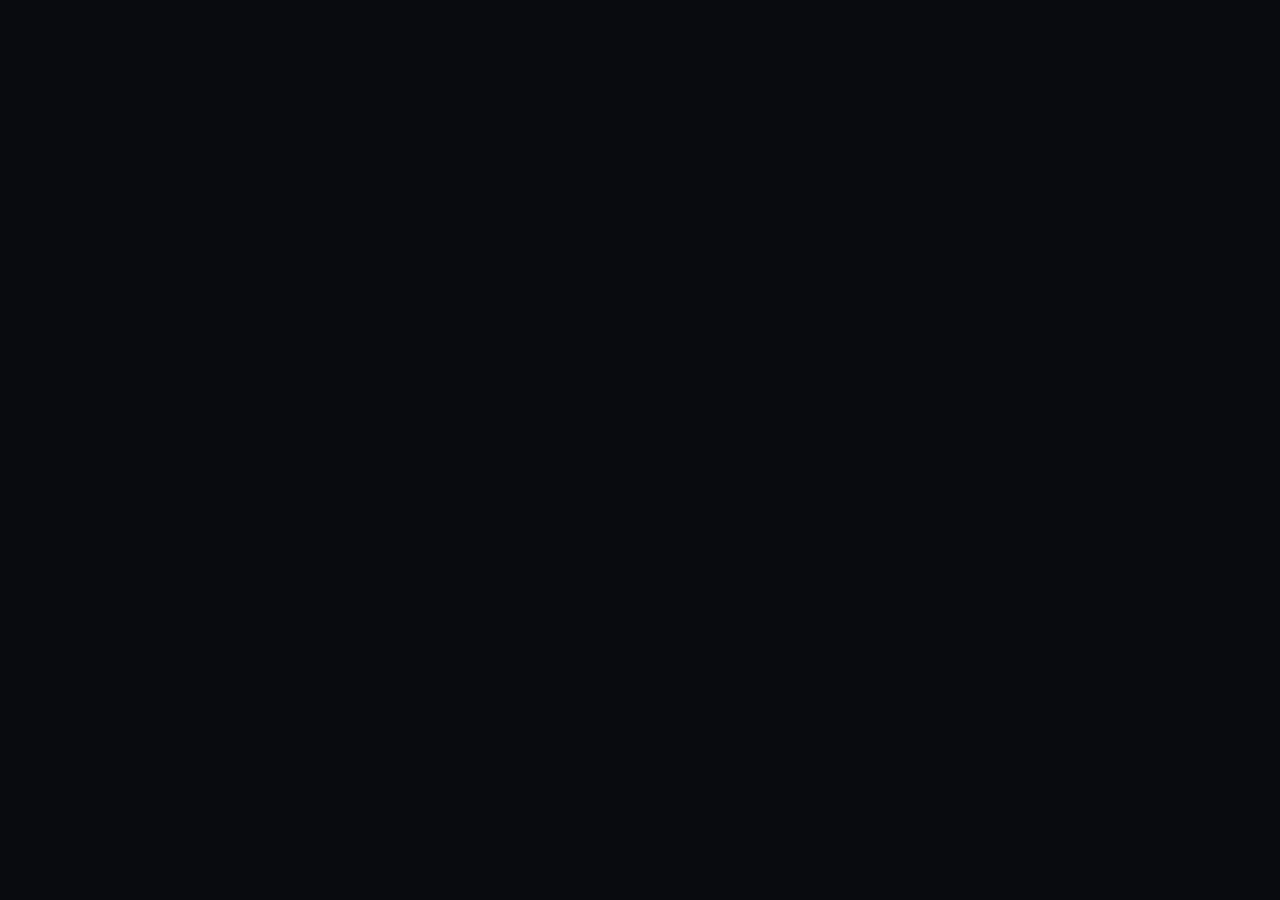
==== commit b3372234: "0.1.37: English app UI (dictionary layer, rune i18n_en), signed update feed from GitHub Releases, ca" ====
--- a/vader/desktop/assets/index.html
+++ b/vader/desktop/assets/index.html
@@ -7,9 +7,9 @@
 <aside class="rail"><nav class="rail-pages" aria-label="주요 화면"></nav><div class="rail-tools"><button id="msgToggle" type="button" class="rail-tool" aria-expanded="false" aria-controls="messenger" title="친구와 1:1 대화"><span class="rail-icon" data-icon="chat"></span><span class="rail-label">메신저</span><span id="msgBadge" class="msg-badge" hidden></span></button><button id="accountButton" type="button" class="rail-tool" title="웹 계정으로 이 PC 를 연결합니다"><span class="rail-icon" data-icon="user"></span><span class="rail-label">로그인</span></button><button id="aiButton" type="button" class="rail-tool" title="쓸 AI 를 연결하고 기본 AI 를 고릅니다"><span class="rail-icon" data-icon="link"></span><span class="rail-label">AI 연결</span></button></div></aside>
 <main id="main" tabindex="-1"></main>
 <aside id="chat" class="chat" aria-label="대화" hidden><div class="chat-head"><span class="chat-avatar" aria-hidden="true"><svg viewBox="0 0 32 32"><path d="m16 3 12 7-12 7L4 10Z M4 16l12 7 12-7 M4 22l12 7 12-7"/></svg></span><div class="chat-who"><h2>VaderAI</h2><p id="chatState">화면 사용법을 물어보세요</p></div><button id="chatForget" type="button" class="text-button">대화 지우기</button><button id="chatClose" type="button" class="icon-button" aria-label="대화 닫기"></button></div><div id="chatStream" class="chat-stream" role="log" tabindex="0" aria-label="대화 내용"></div><form id="chatForm" class="chat-compose"><div id="chatGate" class="chat-gate" hidden></div><div class="chat-box"><textarea id="chatInput" rows="2" maxlength="2000" placeholder="무엇이든 사용법을 물어보세요" aria-label="보낼 말" aria-describedby="chatNote"></textarea><button id="chatSend" class="button primary" type="submit">보내기</button></div><p id="chatNote" class="chat-note">Enter 보내기 · Shift+Enter 줄바꿈 · 보낸 말은 연결한 AI 서비스로 갑니다. 환자·거래처 정보는 적지 마세요.</p></form></aside>
-<aside id="messenger" class="chat messenger" aria-label="메신저" hidden><div class="chat-head"><button id="msgBack" type="button" class="icon-button" aria-label="친구 목록으로" hidden></button><span id="msgAvatar" class="chat-avatar friend" aria-hidden="true"></span><div class="chat-who"><h2 id="msgTitle">메신저</h2><p id="msgState"></p></div><span id="msgMore" class="msg-more" hidden><button type="button" class="text-button" data-m="remove">친구 끊기</button><button type="button" class="text-button" data-m="block">차단</button></span><button id="msgClose" type="button" class="icon-button" aria-label="메신저 닫기"></button></div><div id="msgStream" class="chat-stream" tabindex="0" aria-label="메신저"></div><form id="msgForm" class="chat-compose" hidden><div class="chat-box"><textarea id="msgInput" rows="2" maxlength="2000" placeholder="메시지" aria-label="보낼 메시지" aria-describedby="msgNote"></textarea><button id="msgSend" class="button primary" type="submit">보내기</button></div><p id="msgNote" class="chat-note">Enter 보내기 · Shift+Enter 줄바꿈 · 두 PC 사이에서만 풀리게 암호화돼요. 환자 정보는 보내지 마세요.</p></form></aside>
+<aside id="messenger" class="chat messenger" aria-label="메신저" hidden><div class="chat-head"><button id="msgBack" type="button" class="icon-button" aria-label="친구 목록으로" hidden></button><span id="msgAvatar" class="chat-avatar friend" aria-hidden="true"></span><div class="chat-who"><h2 id="msgTitle">메신저</h2><p id="msgState" data-raw></p></div><span id="msgMore" class="msg-more" hidden><button type="button" class="text-button" data-m="remove">친구 끊기</button><button type="button" class="text-button" data-m="block">차단</button></span><button id="msgClose" type="button" class="icon-button" aria-label="메신저 닫기"></button></div><div id="msgStream" class="chat-stream" tabindex="0" aria-label="메신저"></div><form id="msgForm" class="chat-compose" hidden><div class="chat-box"><textarea id="msgInput" rows="2" maxlength="2000" placeholder="메시지" aria-label="보낼 메시지" aria-describedby="msgNote"></textarea><button id="msgSend" class="button primary" type="submit">보내기</button></div><p id="msgNote" class="chat-note">Enter 보내기 · Shift+Enter 줄바꿈 · 두 PC 사이에서만 풀리게 암호화돼요. 환자 정보는 보내지 마세요.</p></form></aside>
 <footer><span id="connectionStatus">앱 연결 중</span><span id="modeStatus">연습 모드</span></footer>
 <div id="agent" class="agent" aria-label="에이전트 상태 시각화"><canvas width="640" height="640" aria-hidden="true"></canvas><div class="agent-mark" aria-hidden="true"><svg viewBox="0 0 64 64"><path d="m32 10 19 11v22L32 54 13 43V21Z"/><path d="m21 27 11 19 11-19M25 27l7 12 7-12"/></svg></div><div class="agent-cross cross-a"></div><div class="agent-cross cross-b"></div><div class="wave" aria-hidden="true"></div></div>
 <div id="toast" role="status" aria-live="polite"></div>
 <div id="announcer" class="sr-only" role="status" aria-live="polite" aria-atomic="true"></div>
-<dialog id="settingsDialog" aria-labelledby="settingsTitle"></dialog><dialog id="screenDialog" aria-labelledby="screenTitle"><div class="dialog-heading"><h2 id="screenTitle">화면 조작 승인</h2></div><p class="dialog-copy">AI 가 아래 조작 하나를 보내려 해요. 맞을 때만 승인하세요. 승인하면 한 번만 보내요.</p><dl class="screen-ask"><dt>앱</dt><dd data-f="app"></dd><dt>대상</dt><dd data-f="label"></dd><dt>동작</dt><dd data-f="action"></dd><dt data-p>계획</dt><dd data-p data-f="plan"></dd><dt data-v>넣을 값 (AI 가 정함)</dt><dd data-v data-f="value"></dd></dl><p class="dialog-copy" data-f="left"></p><div class="actions"><button type="button" class="button primary" id="screenApprove">승인</button><button type="button" class="button ghost" id="screenReject" autofocus>거절</button></div></dialog><dialog id="planDialog" aria-labelledby="planTitle"><div class="dialog-heading"><h2 id="planTitle">화면 묶음 계획 승인</h2></div><p class="dialog-copy">AI 가 아래 순서대로 조작하려 해요. 승인하면 정한 시간 동안 이 순서만 진행해요. "다시 확인" 단계는 그때 카드가 한 번 더 떠요. 한 단계라도 안 되면 거기서 멈춰요.</p><p class="dialog-copy" data-f="app"></p><ol class="plan-steps"></ol><p class="dialog-copy" data-f="left"></p><div class="actions"><button type="button" class="button primary" id="planApprove">승인</button><button type="button" class="button ghost" id="planReject" autofocus>거절</button></div></dialog><div id="planBar" class="plan-bar" role="status" hidden><span data-f="text"></span><button type="button" class="button ghost" id="planStop">중단</button></div><script src="vendor/xterm/xterm.js"></script><script src="vendor/xterm/addon-fit.js"></script><script src="icons.js"></script><script src="live-logs.js"></script><script src="app.js"></script><script src="messenger.js"></script><script src="visuals.js"></script></body></html>
+<dialog id="settingsDialog" aria-labelledby="settingsTitle"></dialog><dialog id="screenDialog" aria-labelledby="screenTitle"><div class="dialog-heading"><h2 id="screenTitle">화면 조작 승인</h2></div><p class="dialog-copy">AI 가 아래 조작 하나를 보내려 해요. 맞을 때만 승인하세요. 승인하면 한 번만 보내요.</p><dl class="screen-ask"><dt>앱</dt><dd data-f="app" data-raw></dd><dt>대상</dt><dd data-f="label" data-raw></dd><dt>동작</dt><dd data-f="action" data-raw></dd><dt data-p>계획</dt><dd data-p data-f="plan" data-raw></dd><dt data-v>넣을 값 (AI 가 정함)</dt><dd data-v data-f="value" data-raw></dd></dl><p class="dialog-copy" data-f="left"></p><div class="actions"><button type="button" class="button primary" id="screenApprove">승인</button><button type="button" class="button ghost" id="screenReject" autofocus>거절</button></div></dialog><dialog id="planDialog" aria-labelledby="planTitle"><div class="dialog-heading"><h2 id="planTitle">화면 묶음 계획 승인</h2></div><p class="dialog-copy">AI 가 아래 순서대로 조작하려 해요. 승인하면 정한 시간 동안 이 순서만 진행해요. "다시 확인" 단계는 그때 카드가 한 번 더 떠요. 한 단계라도 안 되면 거기서 멈춰요.</p><p class="dialog-copy" data-f="app"></p><ol class="plan-steps"></ol><p class="dialog-copy" data-f="left"></p><div class="actions"><button type="button" class="button primary" id="planApprove">승인</button><button type="button" class="button ghost" id="planReject" autofocus>거절</button></div></dialog><div id="planBar" class="plan-bar" role="status" hidden><span data-f="text"></span><button type="button" class="button ghost" id="planStop">중단</button></div><script src="i18n-en.js"></script><script src="i18n.js"></script><script src="vendor/xterm/xterm.js"></script><script src="vendor/xterm/addon-fit.js"></script><script src="icons.js"></script><script src="live-logs.js"></script><script src="app.js"></script><script src="messenger.js"></script><script src="visuals.js"></script></body></html>
